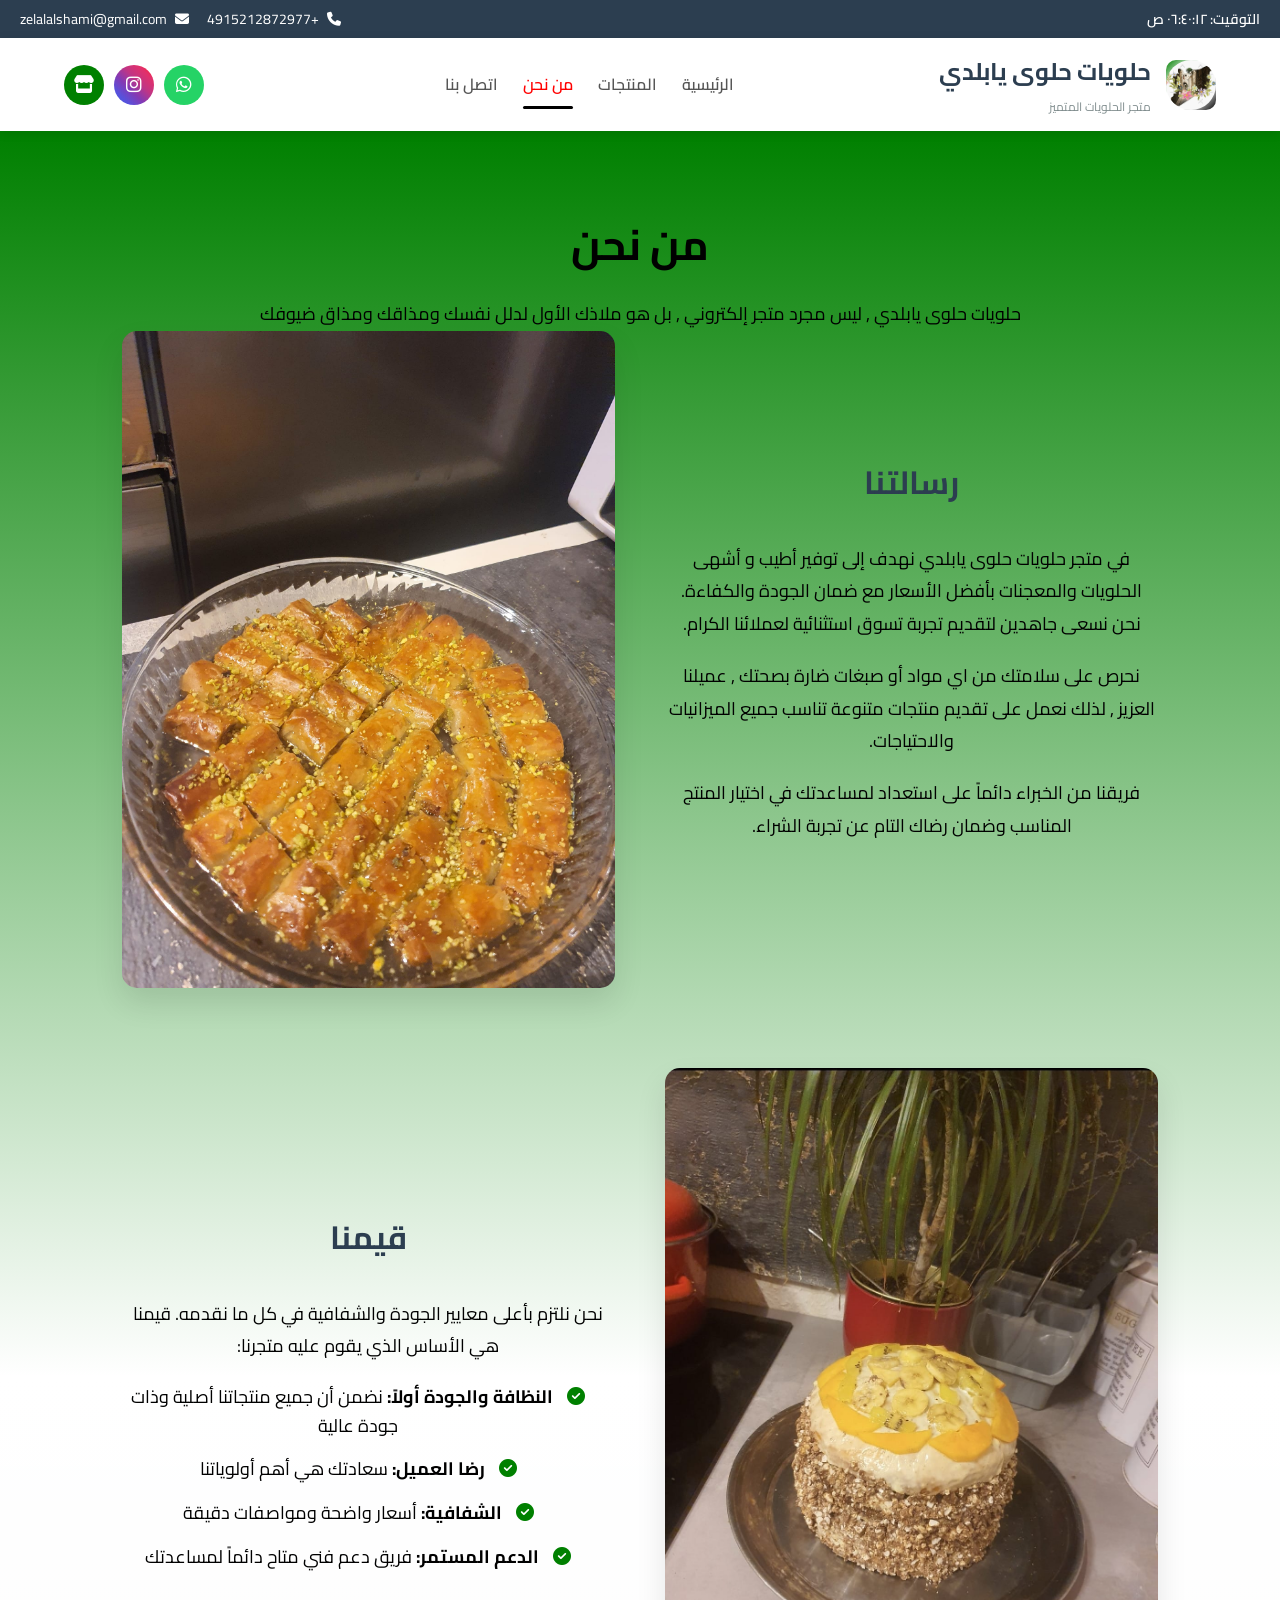
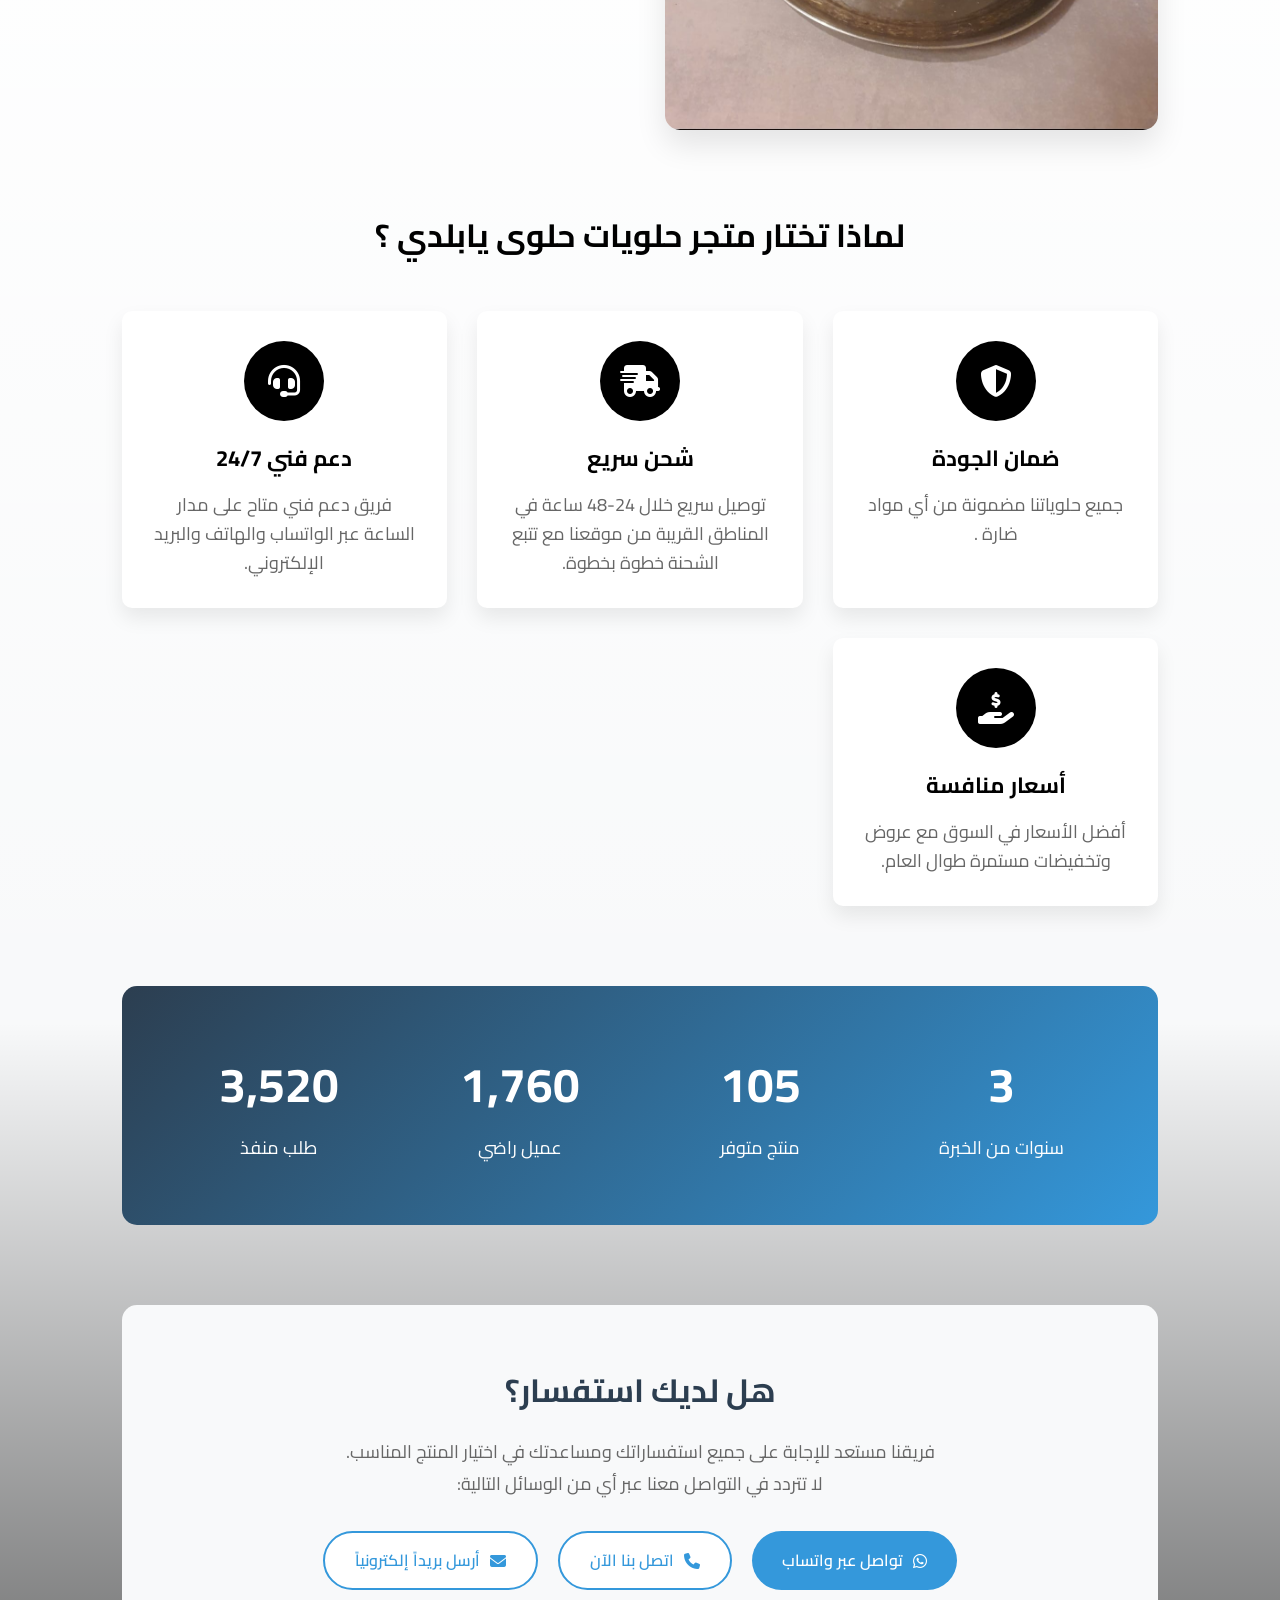
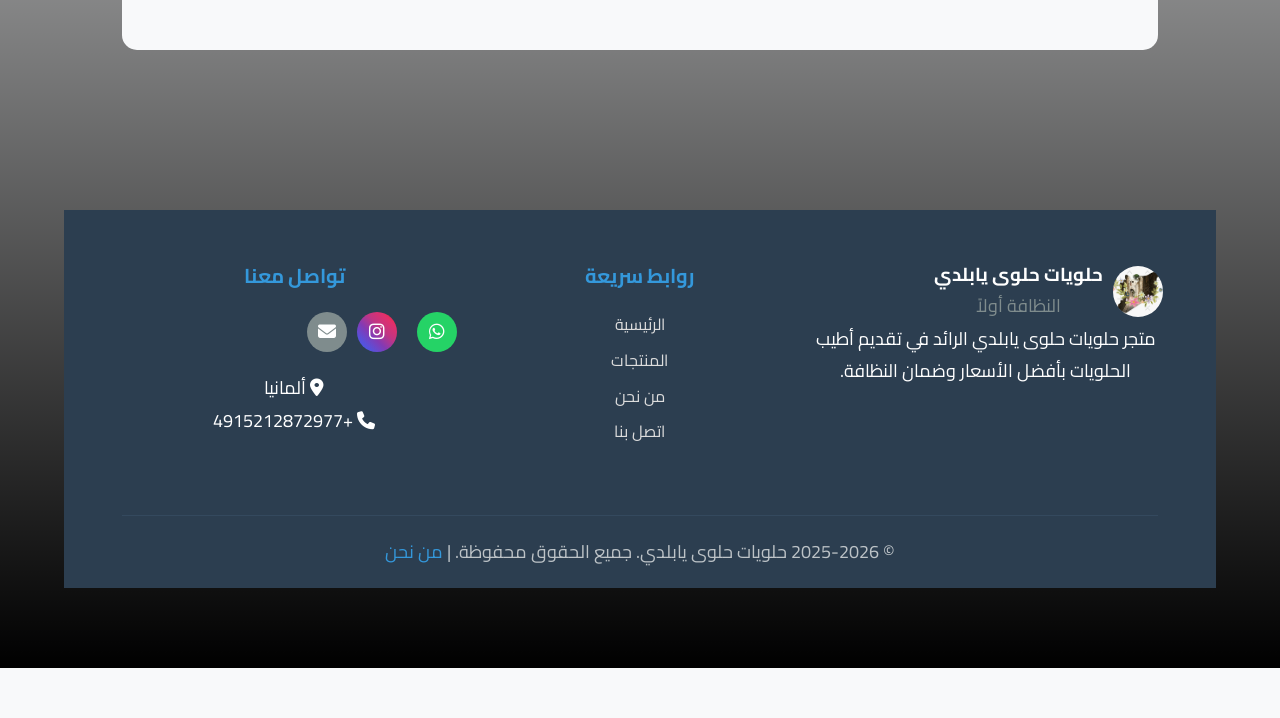
==== about.html @ 1ea413a0 "Add files via upload" ====
<!DOCTYPE html>
<html lang="ar" dir="rtl">
<head>
    <meta charset="UTF-8">
    <meta name="viewport" content="width=device-width, initial-scale=1.0">
    <title>من نحن -حلويات حلوى يابلدي</title>
    <link rel="stylesheet" href="style.css">
    <link rel="stylesheet" href="https://cdnjs.cloudflare.com/ajax/libs/font-awesome/6.4.0/css/all.min.css">
    <link href="https://fonts.googleapis.com/css2?family=Cairo:wght@400;600;700&display=swap" rel="stylesheet">
    <style>
       
        .about-hero {
           /* background: linear-gradient(135deg, #3498db 0%, #2c3e50 100%);*/
            background: linear-gradient(green, white,transparent,black);
           color: #000;
            padding: 80px 5%;
            text-align: center;
            margin-bottom: 50px;
        }
        
        .about-hero h1 {
            font-size: 42px;
            margin-bottom: 20px;
            animation: fadeInDown 1s ease;
        }
        
        .about-hero p {
            font-size: 18px;
            max-width: 800px;
            margin: 0 auto;
            line-height: 1.8;
            animation: fadeInUp 1s ease 0.3s both;
        }
        
        .about-content {
            padding: 0 5% 80px;
        }
        
        .section-container {
            max-width: 1200px;
            margin: 0 auto;
        }
        
        .about-section {
            display: flex;
            align-items: center;
            margin-bottom: 80px;
            gap: 50px;
            flex-wrap: wrap;
        }
        
        .about-section.reverse {
            flex-direction: row-reverse;
        }
        
        .about-text {
            flex: 1;
            min-width: 300px;
        }
        
        .about-text h2 {
            color: #2c3e50;
            font-size: 32px;
            margin-bottom: 20px;
            position: relative;
            padding-bottom: 15px;
        }
        
        .about-text p {
            font-size: 18px;
            line-height: 1.8;
           /* color: #555;*/
           color: #000;
            margin-bottom: 20px;
        }
        
        .about-image {
            flex: 1;
            min-width: 300px;
            border-radius: 15px;
            overflow: hidden;
            box-shadow: 0 15px 30px rgba(0, 0, 0, 0.1);
        }
        
        .about-image img {
            width: 100%;
            height: auto;
            display: block;
            transition: transform 0.5s ease;
        }
        
        .about-image:hover img {
            transform: scale(1.05);
        }
        
        .features-grid {
            display: grid;
            grid-template-columns: repeat(auto-fit, minmax(280px, 1fr));
            gap: 30px;
            margin: 50px 0;
        }
        
        .feature-card {
            background: white;
            padding: 30px;
            border-radius: 10px;
            text-align: center;
            box-shadow: 0 10px 20px rgba(0, 0, 0, 0.08);
            transition: transform 0.3s ease;
        }
        
        .feature-card:hover {
            transform: translateY(-10px);
        }
        
        .feature-icon {
            width: 80px;
            height: 80px;
           /* background: linear-gradient(135deg, #3498db, #2c3e50);*/
           background: #000;
            border-radius: 50%;
            display: flex;
            align-items: center;
            justify-content: center;
            margin: 0 auto 20px;
        }
        
        .feature-icon i {
            font-size: 32px;
            color: white;
        }
        
        .feature-card h3 {
            color: #000;
            margin-bottom: 15px;
            font-size: 22px;
        }
        
        .feature-card p {
            color: #666;
            line-height: 1.6;
        }
        
        .team-section {
            margin: 80px 0;
        }
        
        .team-grid {
            display: grid;
            grid-template-columns: repeat(auto-fit, minmax(250px, 1fr));
            gap: 30px;
            margin-top: 40px;
        }
        
        .team-member {
            text-align: center;
            background: white;
            padding: 30px;
            border-radius: 10px;
            box-shadow: 0 10px 20px rgba(0, 0, 0, 0.08);
        }
        
        .member-photo {
            width: 150px;
            height: 150px;
            border-radius: 50%;
            margin: 0 auto 20px;
            overflow: hidden;
            border: 5px solid #f8f9fa;
        }
        
        .member-photo img {
            width: 100%;
            height: 100%;
            object-fit: cover;
        }
        
        .member-info h4 {
            color: #2c3e50;
            margin-bottom: 10px;
            font-size: 20px;
        }
        
        .member-info .position {
            color: #3498db;
            font-weight: 600;
            margin-bottom: 15px;
        }
        
        .stats-section {
            background: linear-gradient(135deg, #2c3e50 0%, #3498db 100%);
            color: white;
            padding: 60px 5%;
            margin: 80px 0;
            border-radius: 15px;
        }
        
        .stats-grid {
            display: grid;
            grid-template-columns: repeat(auto-fit, minmax(200px, 1fr));
            gap: 30px;
            text-align: center;
        }
        
        .stat-item h3 {
            font-size: 48px;
            margin-bottom: 10px;
            color: white;
        }
        
        .stat-item p {
            font-size: 18px;
            opacity: 0.9;
        }
        
        .contact-cta {
            text-align: center;
            padding: 60px 5%;
            background-color: #f8f9fa;
            border-radius: 15px;
            margin: 80px 0;
        }
        
        .contact-cta h2 {
            color: #2c3e50;
            margin-bottom: 20px;
            font-size: 32px;
        }
        
        .contact-cta p {
            font-size: 18px;
            color: #666;
            margin-bottom: 30px;
            max-width: 600px;
            margin-left: auto;
            margin-right: auto;
        }
        
        .cta-buttons {
            display: flex;
            justify-content: center;
            gap: 20px;
            flex-wrap: wrap;
        }
        
        .btn-primary, .btn-secondary {
            padding: 15px 30px;
            border-radius: 30px;
            text-decoration: none;
            font-weight: 600;
            font-size: 16px;
            transition: all 0.3s ease;
            display: inline-flex;
            align-items: center;
            gap: 10px;
        }
        
        .btn-primary {
            background-color: #3498db;
            color: white;
        }
        
        .btn-primary:hover {
            background-color: #2980b9;
            transform: translateY(-3px);
        }
        
        .btn-secondary {
            background-color: white;
            color: #3498db;
            border: 2px solid #3498db;
        }
        
        .btn-secondary:hover {
            background-color: #f8f9fa;
            transform: translateY(-3px);
        }
        
        /* حركات */
        @keyframes fadeInDown {
            from {
                opacity: 0;
                transform: translateY(-30px);
            }
            to {
                opacity: 1;
                transform: translateY(0);
            }
        }
        
        @keyframes fadeInUp {
            from {
                opacity: 0;
                transform: translateY(30px);
            }
            to {
                opacity: 1;
                transform: translateY(0);
            }
        }
        
        /* تصميم متجاوب */
        @media (max-width: 768px) {
            .about-hero {
                padding: 60px 5%;
            }
            
            .about-hero h1 {
                font-size: 32px;
            }
            
            .about-text h2 {
                font-size: 26px;
            }
            
            .about-section, .about-section.reverse {
                flex-direction: column;
            }
            
            .stats-grid {
                grid-template-columns: repeat(2, 1fr);
            }
            
            .cta-buttons {
                flex-direction: column;
                align-items: center;
            }
            
            .btn-primary, .btn-secondary {
                width: 100%;
                max-width: 300px;
                justify-content: center;
            }
        }
        
        @media (max-width: 480px) {
            .about-hero h1 {
                font-size: 28px;
            }
            
            .stats-grid {
                grid-template-columns: 1fr;
            }
            
            .feature-card, .team-member {
                padding: 20px;
            }
        }
    </style>
</head>
<body>
    <!-- شريط الوقت العلوي -->
    <div class="top-bar">
        <div class="time-display" id="timeDisplay"></div>
        <div class="contact-info">
            <span><i class="fas fa-phone"></i> +4915212872977</span>
            <span><i class="fas fa-envelope"></i> zelalalshami@gmail.com</span>
        </div>
    </div>

    <!-- شريط التنقل -->
    <header>
        <nav class="navbar">
            <div class="logo-container">
                <a href="index.html" style="text-decoration: none; display: flex; align-items: center;">
                    <div class="logo">
                        <!-- <i class="fas fa-gem"></i> -->
                     <img src="img/logo.jpg" alt="logo">

                    </div>
                    <div class="store-name">
                        <h1> حلويات حلوى يابلدي</h1>
                        <p>متجر الحلويات المتميز</p>
                    </div>
                </a>
            </div>
            
            <ul class="nav-links">
                <li><a href="index.html">الرئيسية</a></li>
                <li><a href="index.html#products">المنتجات</a></li>
                <li><a href="about.html" class="active">من نحن</a></li>
                <li><a href="index.html#contact">اتصل بنا</a></li>
            </ul>
            
            <div class="nav-icons">
                <a href="https://wa.me/+4915212872977" class="whatsapp-btn" target="_blank">
                    <i class="fab fa-whatsapp"></i>
                </a>
                <a href="https://instagram.com/nourstore" class="instagram-btn" target="_blank">
                    <i class="fab fa-instagram"></i>
                </a>
                <a href="index.html" class="cart-btn">
                    <i class="fas fa-store"></i>
                </a>
            </div>
            
            <button class="menu-toggle" id="menuToggle">
                <i class="fas fa-bars"></i>
            </button>
        </nav>
    </header>

    <!-- قسم الهيرو -->
    <section class="about-hero">
        <h1>من نحن</h1>
        <p>حلويات حلوى يابلدي , ليس مجرد متجر إلكتروني , بل هو ملاذك الأول لدلل نفسك ومذاقك ومذاق ضيوفك</p>

    <!-- المحتوى الرئيسي -->
    <div class="about-content">
        <div class="section-container">
            <!-- قسم الرسالة -->
            <section class="about-section">
                <div class="about-text">
                    <h2>رسالتنا</h2>
                    <p>في  متجر حلويات حلوى يابلدي نهدف إلى توفير أطيب و أشهى  الحلويات والمعجنات بأفضل الأسعار مع ضمان الجودة والكفاءة. نحن نسعى جاهدين لتقديم تجربة تسوق استثنائية لعملائنا الكرام.</p>
                    <p>نحرص على   سلامتك من اي مواد أو صبغات ضارة بصحتك , عميلنا العزيز , لذلك نعمل على تقديم منتجات متنوعة تناسب جميع الميزانيات والاحتياجات.</p>
                    <p>فريقنا من الخبراء دائماً على استعداد لمساعدتك في اختيار المنتج المناسب وضمان رضاك التام عن تجربة الشراء.</p>
                </div>
                <div class="about-image">
                    <img src="img/knafiFistek.jpg" alt=" منتجاتنا">
                </div>
            </section>

            <!-- قسم القيم -->
            <section class="about-section reverse">
                <div class="about-text">
                    <h2>قيمنا</h2>
                    <p>نحن نلتزم بأعلى معايير الجودة والشفافية في كل ما نقدمه. قيمنا هي الأساس الذي يقوم عليه متجرنا:</p>
                    <ul style="list-style: none; padding-right: 20px;">
                        <li style="margin-bottom: 15px; font-size: 18px;">
                            <i class="fas fa-check-circle" style="color: green; margin-left: 10px;"></i>
                            <strong>النظافة والجودة أولاً:</strong> نضمن أن جميع منتجاتنا أصلية وذات جودة عالية
                        </li>
                        <li style="margin-bottom: 15px; font-size: 18px;">
                            <i class="fas fa-check-circle" style="color: green; margin-left: 10px;"></i>
                            <strong>رضا العميل:</strong> سعادتك هي أهم أولوياتنا
                        </li>
                        <li style="margin-bottom: 15px; font-size: 18px;">
                            <i class="fas fa-check-circle" style="color: green; margin-left: 10px;"></i>
                            <strong>الشفافية:</strong> أسعار واضحة ومواصفات دقيقة
                        </li>
                        <li style="margin-bottom: 15px; font-size: 18px;">
                            <i class="fas fa-check-circle" style="color: green; margin-left: 10px;"></i>
                            <strong>الدعم المستمر:</strong> فريق دعم فني متاح دائماً لمساعدتك
                        </li>
                    </ul>
                </div>
                <div class="about-image">
                    <img src="img/kekBig.jpg" alt="kekFistek">
                </div>
            </section>

            <!-- ميزاتنا -->
            <section>
                <h2 style="text-align: center; color: #000; margin-bottom: 50px; font-size: 32px;">لماذا تختار متجر حلويات حلوى يابلدي ؟ </h2>
                <div class="features-grid">
                    <div class="feature-card">
                        <div class="feature-icon">
                            <i class="fas fa-shield-alt"></i>
                        </div>
                        <h3>ضمان الجودة</h3>
                        <p>جميع حلوياتنا مضمونة من أي مواد ضارة .</p>
                    </div>
                    
                    <div class="feature-card">
                        <div class="feature-icon">
                            <i class="fas fa-shipping-fast"></i>
                        </div>
                        <h3>شحن سريع</h3>
                        <p>توصيل سريع خلال 24-48 ساعة في  المناطق القريبة من موقعنا مع تتبع الشحنة خطوة بخطوة.</p>
                    </div>
                    
                    <div class="feature-card">
                        <div class="feature-icon">
                            <i class="fas fa-headset"></i>
                        </div>
                        <h3>دعم فني 24/7</h3>
                        <p>فريق دعم فني متاح على مدار الساعة عبر الواتساب والهاتف والبريد الإلكتروني.</p>
                    </div>
                    
                    <div class="feature-card">
                        <div class="feature-icon">
                            <i class="fas fa-hand-holding-usd"></i>
                        </div>
                        <h3>أسعار منافسة</h3>
                        <p>أفضل الأسعار في السوق مع عروض وتخفيضات مستمرة طوال العام.</p>
                    </div>
                </div>
            </section>

            <!-- الإحصائيات -->
            <section class="stats-section">
                <div class="stats-grid">
                    <div class="stat-item">
                        <h3 id="yearsCount">0</h3>
                        <p>سنوات من الخبرة</p>
                    </div>
                    <div class="stat-item">
                        <h3 id="productsCount">0</h3>
                        <p>منتج متوفر</p>
                    </div>
                    <div class="stat-item">
                        <h3 id="clientsCount">0</h3>
                        <p>عميل راضي</p>
                    </div>
                    <div class="stat-item">
                        <h3 id="ordersCount">0</h3>
                        <p>طلب منفذ</p>
                    </div>
                </div>
            </section>

            <!-- الفريق -->
            <!-- <section class="team-section">
                <h2 style="text-align: center; color: #2c3e50; margin-bottom: 50px; font-size: 32px;">فريقنا المتميز</h2>
                <div class="team-grid">
                    <div class="team-member">
                        <div class="member-photo">
                            <img src="https://images.unsplash.com/photo-1560250097-0b93528c311a?ixlib=rb-4.0.3&auto=format&fit=crop&w=400&q=80" alt="أحمد النور">
                        </div>
                        <div class="member-info">
                            <h4>أحمد النور</h4>
                            <p class="position">المؤسس والمدير التنفيذي</p>
                            <p>خبرة 10 سنوات في مجال التجارة الإلكترونية والتسويق الرقمي.</p>
                        </div>
                    </div>
                    
                    <div class="team-member">
                        <div class="member-photo">
                            <img src="https://images.unsplash.com/photo-1580489944761-15a19d654956?ixlib=rb-4.0.3&auto=format&fit=crop&w=400&q=80" alt="سارة محمد">
                        </div>
                        <div class="member-info">
                            <h4>سارة محمد</h4>
                            <p class="position">مديرة خدمة العملاء</p>
                            <p>متخصصة في إدارة علاقات العملاء وتقديم أفضل تجربة تسوق.</p>
                        </div>
                    </div>
                    
                    <div class="team-member">
                        <div class="member-photo">
                            <img src="https://images.unsplash.com/photo-1472099645785-5658abf4ff4e?ixlib=rb-4.0.3&auto=format&fit=crop&w=400&q=80" alt="خالد فارس">
                        </div>
                        <div class="member-info">
                            <h4>خالد فارس</h4>
                            <p class="position">خبير التقنية</p>
                            <p>مختص في تقييم واختبار الأجهزة الإلكترونية والإكسسوارات.</p>
                        </div>
                    </div>
                </div>
            </section> -->

            <!-- دعوة للتواصل -->
            <section class="contact-cta">
                <h2>هل لديك استفسار؟</h2>
                <p>فريقنا مستعد للإجابة على جميع استفساراتك ومساعدتك في اختيار المنتج المناسب. لا تتردد في التواصل معنا عبر أي من الوسائل التالية:</p>
                <div class="cta-buttons">
                    <a href="https://wa.me/+4915212872977" class="btn-primary" target="_blank">
                        <i class="fab fa-whatsapp"></i> تواصل عبر واتساب
                    </a>
                    <a href="tel:+4915212872977" class="btn-secondary">
                        <i class="fas fa-phone"></i> اتصل بنا الآن
                    </a>
                    <a href="mailto:zelalalshami@gmail.com" class="btn-secondary">
                        <i class="fas fa-envelope"></i> أرسل بريداً إلكترونياً
                    </a>
                </div>
            </section>
        </div>
    </div>

    <!-- فوتر -->
    <footer>
        <div class="footer-content">
            <div class="footer-section">
                <div class="logo-container footer-logo">
                    <div class="logo">
                        <!-- <i class="fas fa-gem"></i> -->
                     <img src="img/logo.jpg" alt="logo">

                    </div>
                    <div class="store-name">
                        <h3> حلويات حلوى يابلدي</h3>
                        <p>النظافة أولاً</p>
                    </div>
                </div>
                <p>متجر حلويات حلوى يابلدي الرائد في تقديم أطيب  الحلويات بأفضل الأسعار وضمان النظافة.</p>
            </div>
            
            <div class="footer-section">
                <h4>روابط سريعة</h4>
                <ul>
                    <li><a href="index.html">الرئيسية</a></li>
                    <li><a href="index.html#products">المنتجات</a></li>
                    <li><a href="about.html">من نحن</a></li>
                    <li><a href="index.html#contact">اتصل بنا</a></li>
                </ul>
            </div>
            
            <div class="footer-section">
                <h4>تواصل معنا</h4>
                <div class="social-icons">
                    <a href="https://wa.me/+4915212872977" class="whatsapp-btn" target="_blank">
                        <i class="fab fa-whatsapp"></i>
                    </a>
                    <a href="https://instagram.com/nourstore" class="instagram-btn" target="_blank">
                        <i class="fab fa-instagram"></i>
                    </a>
                    <!-- <a href="https://twitter.com/nourstore" class="twitter-btn" target="_blank">
                        <i class="fab fa-twitter"></i>
                    </a> -->
                    <a href="mailto:zelalalshami@gmail.com" class="email-btn">
                        <i class="fas fa-envelope"></i>
                    </a>
                </div>
                <p><i class="fas fa-map-marker-alt"></i> ألمانيا</p>
                <p><i class="fas fa-phone"></i> +4915212872977</p>
            </div>
        </div>
        
        <div class="footer-bottom">
            <p>&copy; 2025-2026  حلويات حلوى يابلدي. جميع الحقوق محفوظة. | <a href="about.html" style="color: #3498db; text-decoration: none;">من نحن</a></p>
        </div>
    </footer>

    <script>
        // تحديث الوقت
        function updateTime() {
            const now = new Date();
            const timeString = now.toLocaleTimeString('ar-SA', { 
                hour: '2-digit', 
                minute: '2-digit',
                second: '2-digit',
                hour12: true 
            });
            document.getElementById('timeDisplay').textContent = `التوقيت: ${timeString}`;
        }
        
        // عداد الإحصائيات المتحرك
        function animateCounter(elementId, targetValue, duration = 2000) {
            const element = document.getElementById(elementId);
            const startValue = 0;
            const increment = targetValue / (duration / 16);
            let currentValue = startValue;
            
            const timer = setInterval(() => {
                currentValue += increment;
                if (currentValue >= targetValue) {
                    element.textContent = targetValue.toLocaleString();
                    clearInterval(timer);
                } else {
                    element.textContent = Math.floor(currentValue).toLocaleString();
                }
            }, 16);
        }
        
        // إعدادات القائمة المتحركة للهواتف
        function setupMobileMenu() {
            const menuToggle = document.getElementById('menuToggle');
            const navLinks = document.querySelector('.nav-links');
            
            if (menuToggle) {
                menuToggle.addEventListener('click', function() {
                    navLinks.style.display = navLinks.style.display === 'flex' ? 'none' : 'flex';
                    
                    if (navLinks.style.display === 'flex') {
                        navLinks.style.flexDirection = 'column';
                        navLinks.style.position = 'absolute';
                        navLinks.style.top = '100%';
                        navLinks.style.right = '0';
                        navLinks.style.backgroundColor = 'white';
                        navLinks.style.width = '200px';
                        navLinks.style.padding = '20px';
                        navLinks.style.boxShadow = '0 10px 20px rgba(0,0,0,0.1)';
                        navLinks.style.borderRadius = '0 0 0 10px';
                        navLinks.style.zIndex = '1000';
                        
                        navLinks.querySelectorAll('li').forEach(li => {
                            li.style.margin = '10px 0';
                        });
                    }
                });
                
                // إغلاق القائمة عند النقر على رابط
                document.querySelectorAll('.nav-links a').forEach(link => {
                    link.addEventListener('click', () => {
                        if (window.innerWidth <= 992) {
                            navLinks.style.display = 'none';
                        }
                    });
                });
            }
        }
        
        // عند تحميل الصفحة
        document.addEventListener('DOMContentLoaded', function() {
            // تحديث الوقت
            updateTime();
            setInterval(updateTime, 1000);
            
            // تشغيل العدادات المتحركة
            setTimeout(() => {
                animateCounter('yearsCount', 5);
                animateCounter('productsCount', 150);
                animateCounter('clientsCount', 2500);
                animateCounter('ordersCount', 5000);
            }, 500);
            
            // إعداد القائمة المتحركة
            setupMobileMenu();
            
            // تحديث تصميم القائمة عند تغيير حجم النافذة
            window.addEventListener('resize', function() {
                const navLinks = document.querySelector('.nav-links');
                if (window.innerWidth > 992) {
                    navLinks.style.display = 'flex';
                    navLinks.style.flexDirection = 'row';
                    navLinks.style.position = 'static';
                    navLinks.style.backgroundColor = 'transparent';
                    navLinks.style.width = 'auto';
                    navLinks.style.padding = '0';
                    navLinks.style.boxShadow = 'none';
                    
                    navLinks.querySelectorAll('li').forEach(li => {
                        li.style.margin = '0 0 0 25px';
                    });
                } else {
                    navLinks.style.display = 'none';
                }
            });
            
            // تفعيل الروابط النشطة في القائمة
            const currentPage = window.location.pathname.split('/').pop();
            const navLinks = document.querySelectorAll('.nav-links a');
            
            navLinks.forEach(link => {
                if (link.getAttribute('href') === currentPage) {
                    link.classList.add('active');
                } else {
                    link.classList.remove('active');
                }
            });
        });
    </script>
</body>
</html>
---- style.css ----
/* إعدادات عامة */
* {
    margin: 0;
    padding: 0;
    box-sizing: border-box;
}

body {
    font-family: 'Cairo', sans-serif;
    background-color: #f8f9fa;
    color: #333;
    line-height: 1.6;
    direction: rtl;
}

/* شريط الوقت العلوي */
.top-bar {
    background-color: #2c3e50;
    color: white;
    padding: 8px 20px;
    display: flex;
    justify-content: space-between;
    align-items: center;
    font-size: 14px;
}

.time-display {
    font-weight: 600;
}

.contact-info span {
    margin-right: 15px;
}

.contact-info i {
    margin-left: 5px;
}

/* شريط التنقل */
.navbar {
    display: flex;
    justify-content: space-between;
    align-items: center;
    padding: 15px 5%;
    background-color: white;
    box-shadow: 0 2px 10px rgba(0, 0, 0, 0.1);
    position: sticky;
    top: 0;
    z-index: 1000;
}

.logo-container {
    display: flex;
    align-items: center;
}

.logo {
    background: linear-gradient(135deg, green,white,transparent,black);
    width: 50px;
    height: 50px;
    border-radius: 10px;
    display: flex;
    align-items: center;
    justify-content: center;
    margin-left: 15px;
}

/* .logo i {
    font-size: 24px;
    color: white;
} */
.logo img {
    max-width: 50px;
    border-radius: 50%;
}

.store-name h1 {
    font-size: 24px;
    color: #2c3e50;
    margin-bottom: 5px;
}

.store-name p {
    font-size: 12px;
    color: #7f8c8d;
}

.nav-links {
    display: flex;
    list-style: none;
}

.nav-links li {
    margin-right: 25px;
}

.nav-links a {
    text-decoration: none;
    color: #555;
    font-weight: 600;
    font-size: 16px;
    transition: color 0.3s;
    padding: 5px 0;
    position: relative;
    
}

.nav-links a:hover,
.nav-links a.active {
    color: red;
}

.nav-links a.active::after {
    content: '';
    position: absolute;
    width: 100%;
    height: 3px;
    background-color: #000;
    bottom: -5px;
    right: 0;
    border-radius: 2px;
   
}

.nav-icons {
    display: flex;
    align-items: center;
}

.whatsapp-btn, .instagram-btn, .cart-btn {
    width: 40px;
    height: 40px;
    border-radius: 50%;
    display: flex;
    align-items: center;
    justify-content: center;
    margin-right: 10px;
    text-decoration: none;
    font-size: 18px;
    transition: transform 0.3s;
}

.whatsapp-btn {
    background-color: #25D366;
    color: white;
}

.instagram-btn {
    background: linear-gradient(45deg, #405DE6, #5851DB, #833AB4, #C13584, #E1306C, #FD1D1D);
    color: white;
}

.cart-btn {
    background-color: green;
    color: white;
    border: none;
    cursor: pointer;
    position: relative;
}

.cart-count {
    position: absolute;
    top: -5px;
    left: -5px;
    background-color: #e74c3c;
    color: white;
    width: 20px;
    height: 20px;
    border-radius: 50%;
    font-size: 12px;
    display: flex;
    align-items: center;
    justify-content: center;
}

.menu-toggle {
    display: none;
    background: none;
    border: none;
    font-size: 24px;
    color: green;
    cursor: pointer;
}

/* قسم الهيرو */
.hero {
    display: flex;
    justify-content: space-between;
    align-items: center;
    padding: 60px 5%;
    /* background: linear-gradient(135deg, #f5f7fa 0%, #c3cfe2 100%); */
    background: linear-gradient(green,white,transparent,black);
    flex-wrap: wrap;
}

.hero-content {
    flex: 1;
    min-width: 300px;
    margin-bottom: 30px;
}

.hero h2 {
    font-size: 36px;
    color: red;
    margin-bottom: 15px;
}

.hero p {
    font-size: 18px;
    /* color: #555; */
    color: red;
    margin-bottom: 25px;
    max-width: 500px;
}

.cta-btn {
    display: inline-block;
    background-color: red;
    color: white;
    padding: 12px 30px;
    border-radius: 30px;
    text-decoration: none;
    font-weight: 600;
    transition: background-color 0.3s, transform 0.3s;
}

.cta-btn:hover {
    background-color: green;
    transform: translateY(-3px);
}

.hero-image {
    flex: 1;
    min-width: 300px;
    text-align: center;
}

.hero-image img {
    max-width: 100%;
    border-radius: 10px;
    box-shadow: 0 10px 30px rgba(0, 0, 0, 0.1);
}

/* قسم المنتجات */
.products-section {
    padding: 60px 5%;
}

.section-title {
    text-align: center;
    font-size: 32px;
    color: #2c3e50;
    margin-bottom: 40px;
    position: relative;
}

.section-title::after {
    content: '';
    position: absolute;
    width: 80px;
    height: 4px;
    background-color: #000;
    bottom: -10px;
    right: 50%;
    transform: translateX(50%);
    border-radius: 2px;
}

.filters {
    display: flex;
    justify-content: center;
    margin-bottom: 30px;
    flex-wrap: wrap;
}

.filter-btn {
    background-color: #f1f1f1;
    border: none;
    padding: 10px 20px;
    margin: 5px 10px;
    border-radius: 30px;
    cursor: pointer;
    font-weight: 600;
    transition: all 0.3s;
}

.filter-btn:hover,
.filter-btn.active {
    background-color: green;
    color: white;
}

.products-container {
    display: grid;
    grid-template-columns: repeat(auto-fill, minmax(280px, 1fr));
    gap: 30px;
}

.product-card {
    background-color: white;
    border-radius: 10px;
    overflow: hidden;
    box-shadow: 0 5px 15px rgba(0, 0, 0, 0.08);
    transition: transform 0.3s;
}

.product-card:hover {
    transform: translateY(-10px);
}

.product-image {
    height: 200px;
    overflow: hidden;
}

.product-image img {
    width: 100%;
    height: 100%;
    object-fit: cover;
    transition: transform 0.5s;
}


.product-card:hover .product-image img {
    transform: scale(1.05);
}

.product-info {
    padding: 20px;
}

.product-title {
    font-size: 18px;
    color: #2c3e50;
    margin-bottom: 10px;
    height: 45px;
    overflow: hidden;
}

.product-price {
    font-size: 20px;
    color: #e74c3c;
    font-weight: 700;
    margin-bottom: 15px;
}

.product-buttons {
    display: flex;
    justify-content: space-between;
}

.add-to-cart, .view-details {
    padding: 8px 15px;
    border-radius: 5px;
    border: none;
    cursor: pointer;
    font-weight: 600;
    transition: background-color 0.3s;
}

.add-to-cart {
    background-color: #2ecc71;
    color: white;
}

.add-to-cart:hover {
    background-color: #27ae60;
}

.view-details {
    background-color: #f1f1f1;
    color: #333;
}

.view-details:hover {
    background-color: #ddd;
}

/* سلة التسوق الجانبية */
.cart-sidebar {
    position: fixed;
    top: 0;
    left: -400px;
    width: 350px;
    height: 100%;
    background-color: white;
    box-shadow: 0 0 20px rgba(0, 0, 0, 0.2);
    z-index: 2000;
    transition: left 0.5s ease;
    display: flex;
    flex-direction: column;
}

.cart-sidebar.open {
    left: 0;
}

.cart-header {
    display: flex;
    justify-content: space-between;
    align-items: center;
    padding: 20px;
    background-color: #3498db;
    color: white;
}

.close-cart {
    background: none;
    border: none;
    color: white;
    font-size: 28px;
    cursor: pointer;
    line-height: 1;
}

.cart-items {
    flex: 1;
    padding: 20px;
    overflow-y: auto;
}

.cart-item {
    display: flex;
    align-items: center;
    padding: 15px 0;
    border-bottom: 1px solid #eee;
}

.cart-item-image {
    width: 60px;
    height: 60px;
    border-radius: 5px;
    overflow: hidden;
    margin-left: 15px;
}

.cart-item-image img {
    width: 100%;
    height: 100%;
    object-fit: cover;
}

.cart-item-details {
    flex: 1;
}

.cart-item-title {
    font-weight: 600;
    margin-bottom: 5px;
}

.cart-item-price {
    color: #e74c3c;
    font-weight: 600;
}

.cart-item-remove {
    background: none;
    border: none;
    color: #e74c3c;
    cursor: pointer;
    font-size: 18px;
}

.empty-cart-msg {
    text-align: center;
    color: #7f8c8d;
    padding: 40px 0;
}

.cart-footer {
    padding: 20px;
    border-top: 1px solid #eee;
}

.cart-total {
    display: flex;
    justify-content: space-between;
    font-size: 20px;
    font-weight: 700;
    margin-bottom: 20px;
    color: #2c3e50;
}

.cart-actions {
    display: flex;
    flex-direction: column;
    gap: 10px;
}

.clear-cart, .checkout-btn {
    padding: 12px;
    border-radius: 5px;
    border: none;
    cursor: pointer;
    font-weight: 600;
    text-align: center;
    text-decoration: none;
}

.clear-cart {
    background-color: #f1f1f1;
    color: #333;
}

.clear-cart:hover {
    background-color: #ddd;
}

.checkout-btn {
    background-color: #25D366;
    color: white;
    display: flex;
    align-items: center;
    justify-content: center;
}

.checkout-btn i {
    margin-left: 8px;
}

.instagram-checkout {
    background: linear-gradient(45deg, #405DE6, #C13584);
}

/* الفوتر */
footer {
    background-color: #2c3e50;
    color: white;
    padding: 50px 5% 20px;
}

.footer-content {
    display: flex;
    justify-content: space-between;
    flex-wrap: wrap;
    margin-bottom: 30px;
}

.footer-section {
    flex: 1;
    min-width: 250px;
    margin-bottom: 30px;
}

.footer-section h4 {
    font-size: 20px;
    margin-bottom: 20px;
    color: #3498db;
}

.footer-section ul {
    list-style: none;
}

.footer-section ul li {
    margin-bottom: 10px;
}

.footer-section ul li a {
    color: #ddd;
    text-decoration: none;
    transition: color 0.3s;
}

.footer-section ul li a:hover {
    color: #3498db;
}

.footer-logo .logo {
    width: 40px;
    height: 40px;
}

.social-icons {
    display: flex;
    margin-bottom: 20px;
}

.social-icons a {
    width: 40px;
    height: 40px;
    border-radius: 50%;
    display: flex;
    align-items: center;
    justify-content: center;
    margin-left: 10px;
    color: white;
    text-decoration: none;
    font-size: 18px;
}

.twitter-btn {
    background-color: #1DA1F2;
}

.email-btn {
    background-color: #7f8c8d;
}

.footer-bottom {
    text-align: center;
    padding-top: 20px;
    border-top: 1px solid #34495e;
    color: #bdc3c7;
    font-size: 14px;
}

/* تصميم متجاوب */
@media (max-width: 992px) {
    .nav-links {
        display: none;
    }
    
    .menu-toggle {
        display: block;
    }
    
    .hero {
        flex-direction: column;
        text-align: center;
    }
    
    .hero-content {
        margin-bottom: 40px;
    }
    
    .footer-content {
        flex-direction: column;
    }
}

@media (max-width: 768px) {
    .top-bar {
        flex-direction: column;
        padding: 10px;
    }
    
    .contact-info {
        margin-top: 5px;
    }
    
    .cart-sidebar {
        width: 100%;
        left: -100%;
    }
    
    .filters {
        justify-content: center;
    }
    
    .filter-btn {
        margin: 5px;
        padding: 8px 15px;
        font-size: 14px;
    }
}

@media (max-width: 480px) {
    .hero h2 {
        font-size: 28px;
    }
    
    .section-title {
        font-size: 26px;
    }
    
    .product-buttons {
        flex-direction: column;
        gap: 10px;
    }
    
    .add-to-cart, .view-details {
        width: 100%;
    }
}
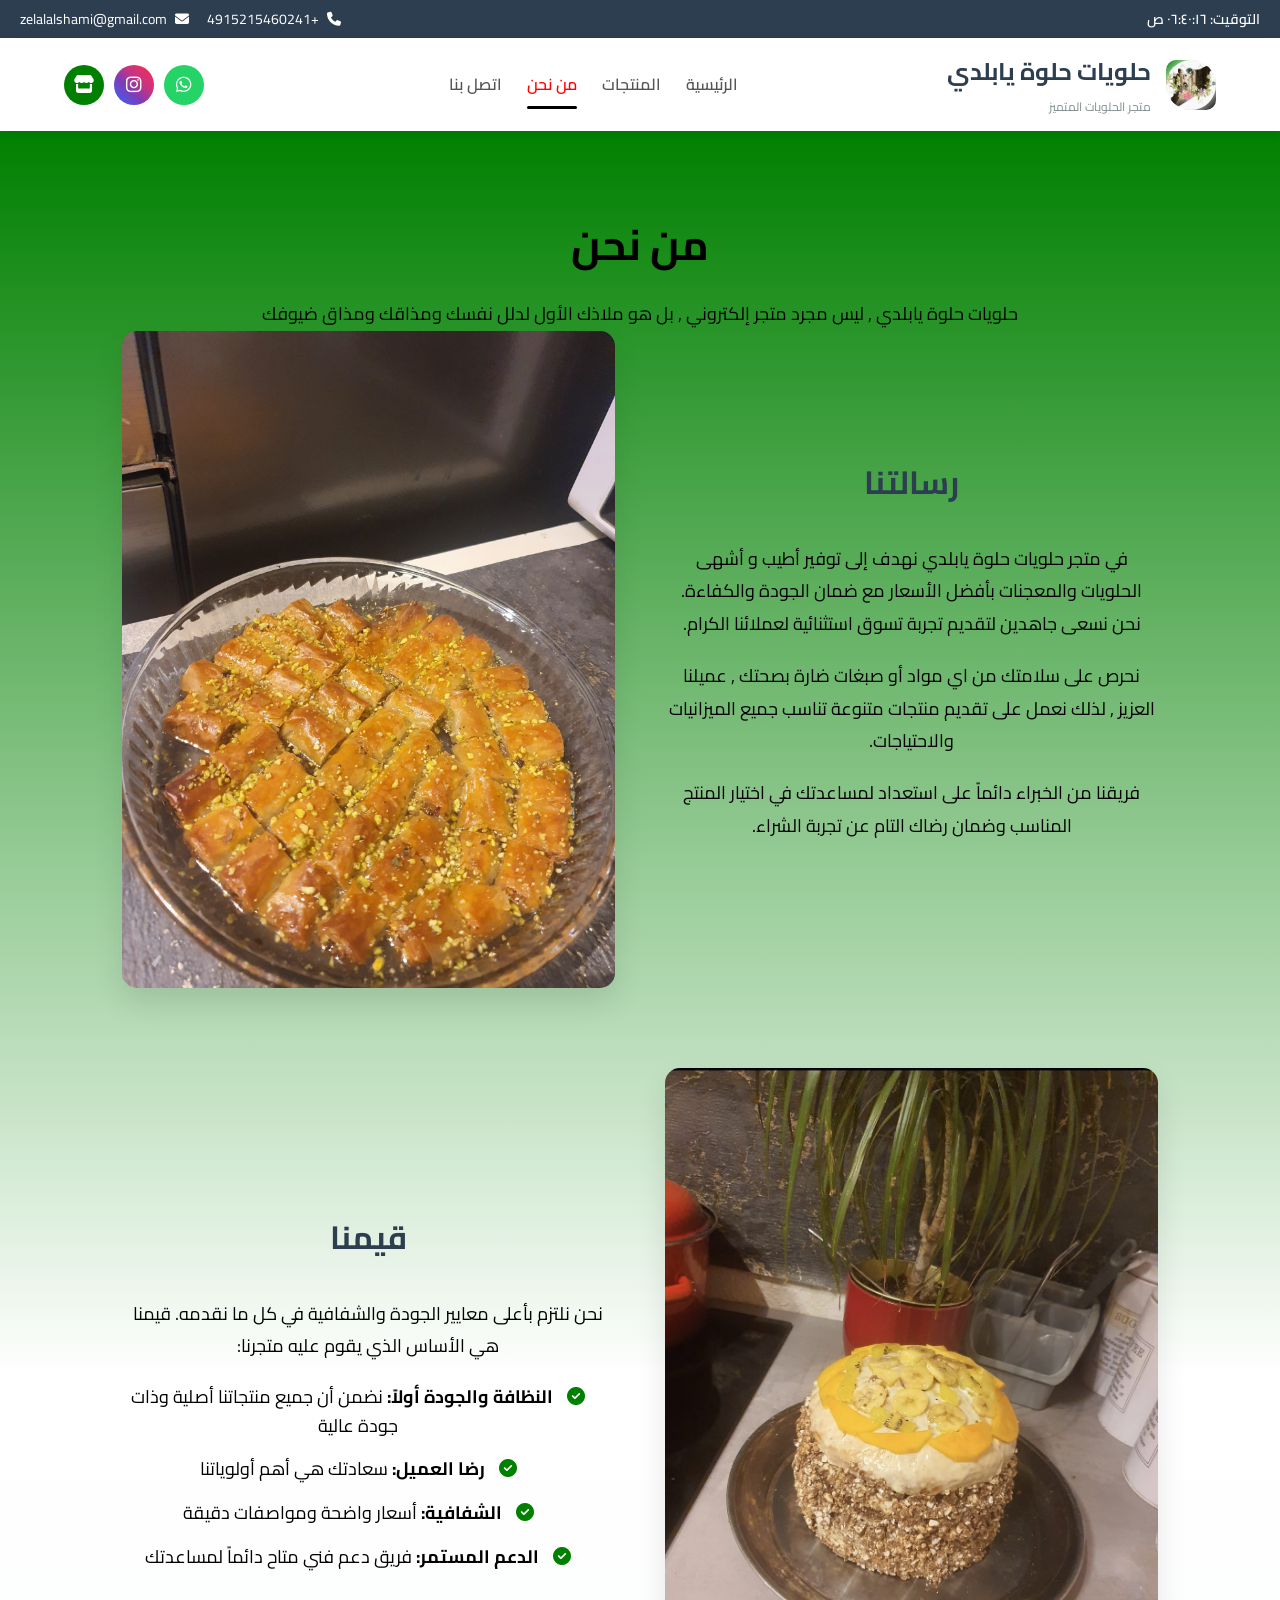
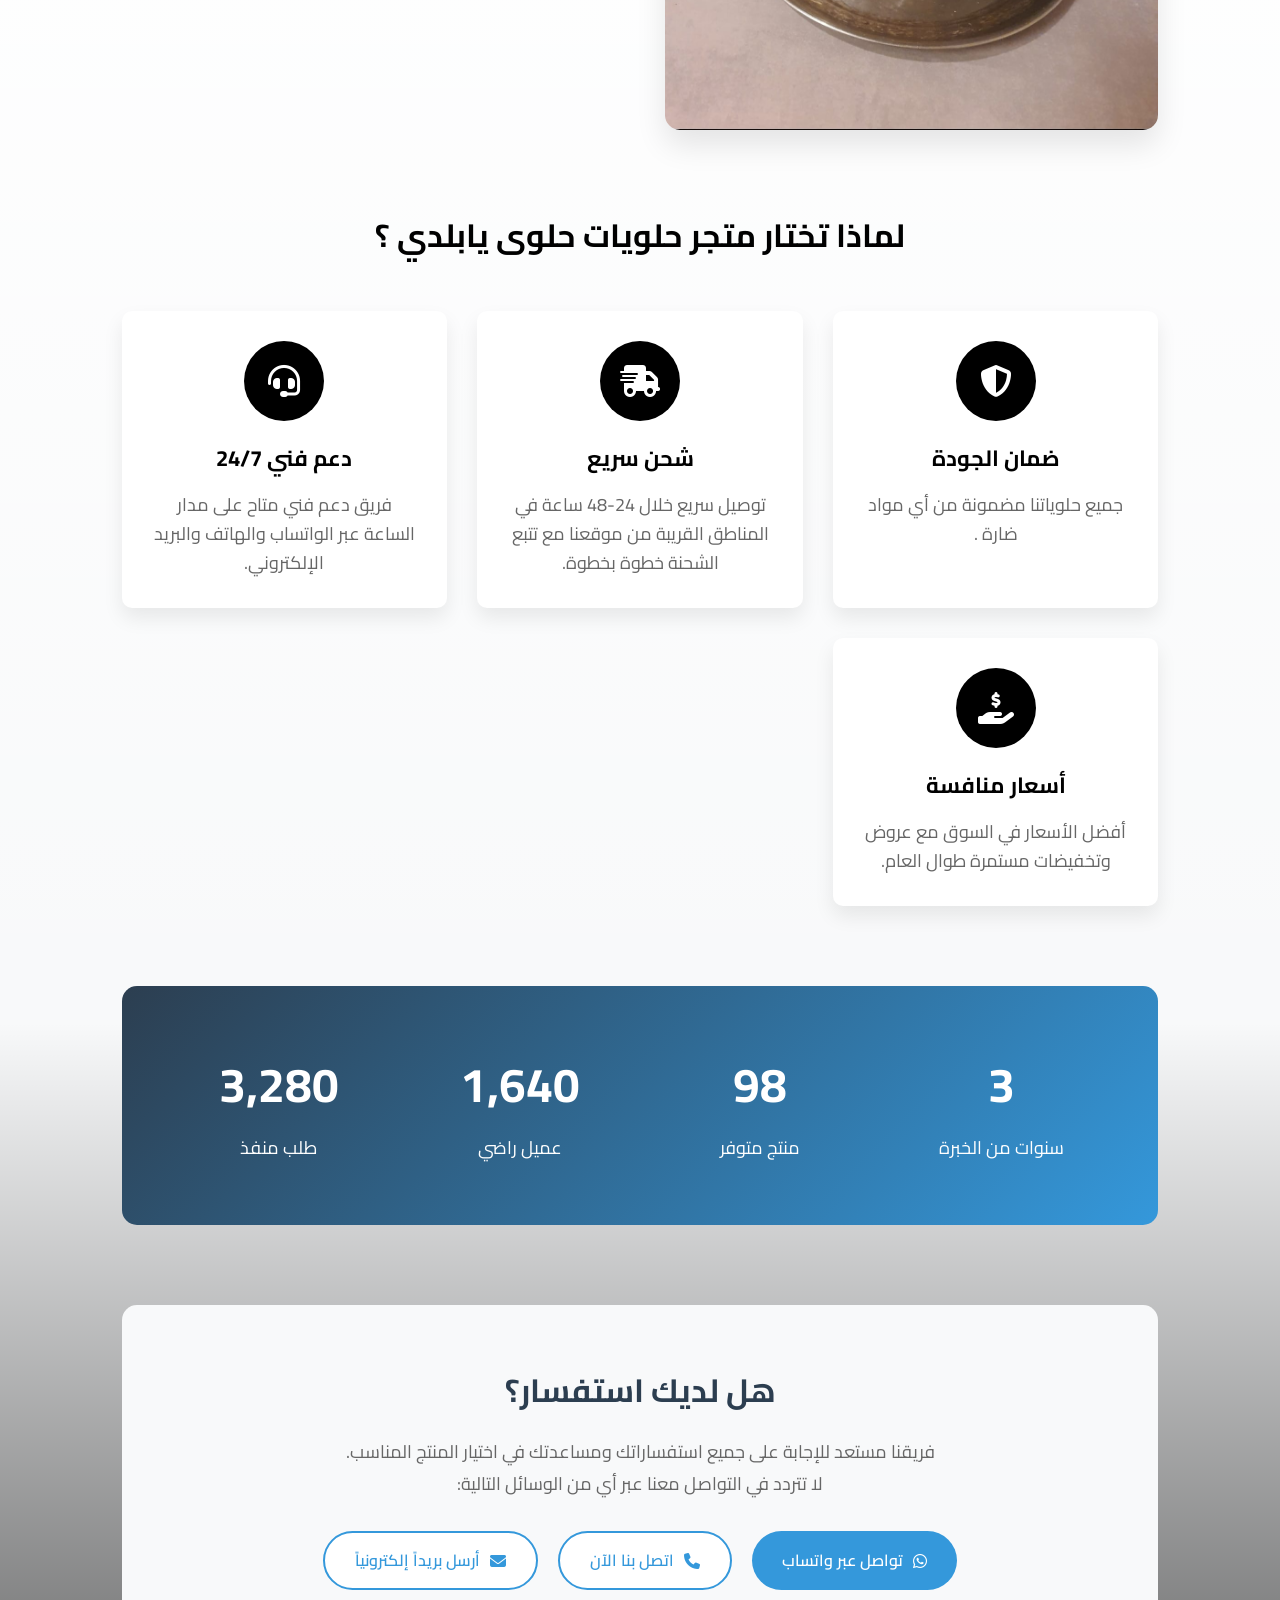
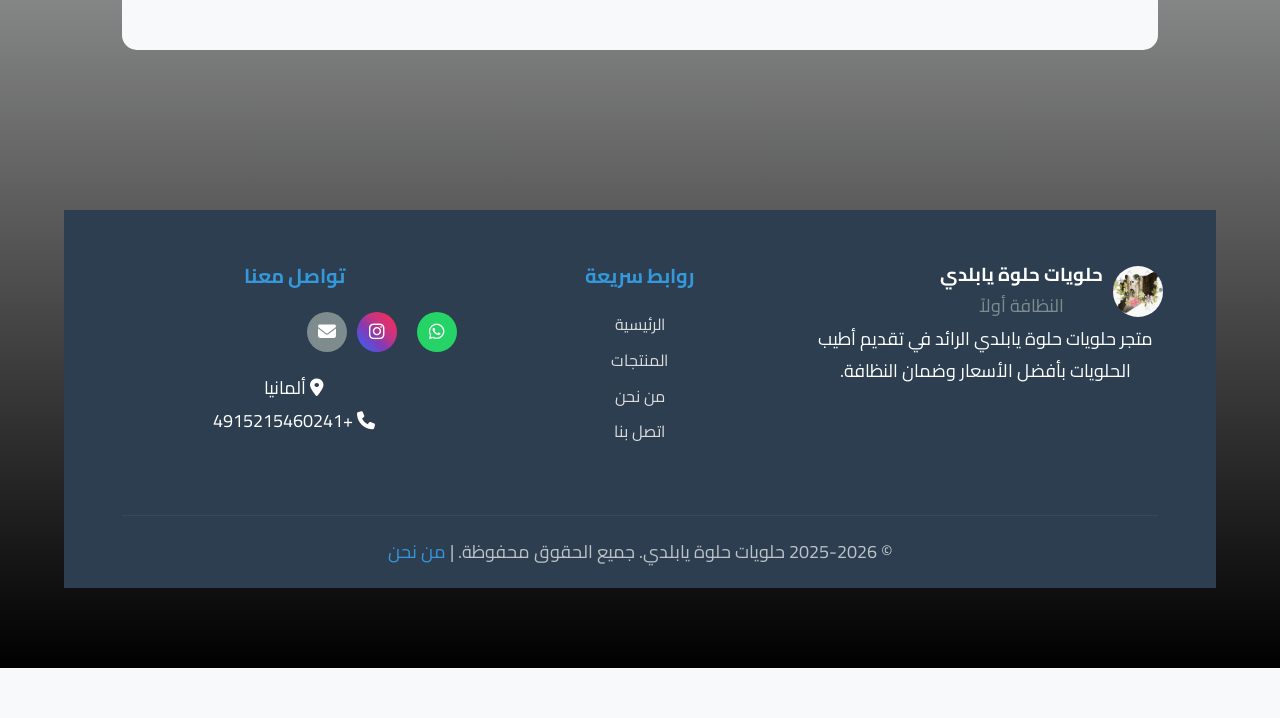
==== commit 9a48d99b: "رفع الموقع لأول مرة" ====
--- a/about.html
+++ b/about.html
@@ -1,745 +1,745 @@
-<!DOCTYPE html>
-<html lang="ar" dir="rtl">
-<head>
-    <meta charset="UTF-8">
-    <meta name="viewport" content="width=device-width, initial-scale=1.0">
-    <title>من نحن -حلويات حلوى يابلدي</title>
-    <link rel="stylesheet" href="style.css">
-    <link rel="stylesheet" href="https://cdnjs.cloudflare.com/ajax/libs/font-awesome/6.4.0/css/all.min.css">
-    <link href="https://fonts.googleapis.com/css2?family=Cairo:wght@400;600;700&display=swap" rel="stylesheet">
-    <style>
-       
-        .about-hero {
-           /* background: linear-gradient(135deg, #3498db 0%, #2c3e50 100%);*/
-            background: linear-gradient(green, white,transparent,black);
-           color: #000;
-            padding: 80px 5%;
-            text-align: center;
-            margin-bottom: 50px;
-        }
-        
-        .about-hero h1 {
-            font-size: 42px;
-            margin-bottom: 20px;
-            animation: fadeInDown 1s ease;
-        }
-        
-        .about-hero p {
-            font-size: 18px;
-            max-width: 800px;
-            margin: 0 auto;
-            line-height: 1.8;
-            animation: fadeInUp 1s ease 0.3s both;
-        }
-        
-        .about-content {
-            padding: 0 5% 80px;
-        }
-        
-        .section-container {
-            max-width: 1200px;
-            margin: 0 auto;
-        }
-        
-        .about-section {
-            display: flex;
-            align-items: center;
-            margin-bottom: 80px;
-            gap: 50px;
-            flex-wrap: wrap;
-        }
-        
-        .about-section.reverse {
-            flex-direction: row-reverse;
-        }
-        
-        .about-text {
-            flex: 1;
-            min-width: 300px;
-        }
-        
-        .about-text h2 {
-            color: #2c3e50;
-            font-size: 32px;
-            margin-bottom: 20px;
-            position: relative;
-            padding-bottom: 15px;
-        }
-        
-        .about-text p {
-            font-size: 18px;
-            line-height: 1.8;
-           /* color: #555;*/
-           color: #000;
-            margin-bottom: 20px;
-        }
-        
-        .about-image {
-            flex: 1;
-            min-width: 300px;
-            border-radius: 15px;
-            overflow: hidden;
-            box-shadow: 0 15px 30px rgba(0, 0, 0, 0.1);
-        }
-        
-        .about-image img {
-            width: 100%;
-            height: auto;
-            display: block;
-            transition: transform 0.5s ease;
-        }
-        
-        .about-image:hover img {
-            transform: scale(1.05);
-        }
-        
-        .features-grid {
-            display: grid;
-            grid-template-columns: repeat(auto-fit, minmax(280px, 1fr));
-            gap: 30px;
-            margin: 50px 0;
-        }
-        
-        .feature-card {
-            background: white;
-            padding: 30px;
-            border-radius: 10px;
-            text-align: center;
-            box-shadow: 0 10px 20px rgba(0, 0, 0, 0.08);
-            transition: transform 0.3s ease;
-        }
-        
-        .feature-card:hover {
-            transform: translateY(-10px);
-        }
-        
-        .feature-icon {
-            width: 80px;
-            height: 80px;
-           /* background: linear-gradient(135deg, #3498db, #2c3e50);*/
-           background: #000;
-            border-radius: 50%;
-            display: flex;
-            align-items: center;
-            justify-content: center;
-            margin: 0 auto 20px;
-        }
-        
-        .feature-icon i {
-            font-size: 32px;
-            color: white;
-        }
-        
-        .feature-card h3 {
-            color: #000;
-            margin-bottom: 15px;
-            font-size: 22px;
-        }
-        
-        .feature-card p {
-            color: #666;
-            line-height: 1.6;
-        }
-        
-        .team-section {
-            margin: 80px 0;
-        }
-        
-        .team-grid {
-            display: grid;
-            grid-template-columns: repeat(auto-fit, minmax(250px, 1fr));
-            gap: 30px;
-            margin-top: 40px;
-        }
-        
-        .team-member {
-            text-align: center;
-            background: white;
-            padding: 30px;
-            border-radius: 10px;
-            box-shadow: 0 10px 20px rgba(0, 0, 0, 0.08);
-        }
-        
-        .member-photo {
-            width: 150px;
-            height: 150px;
-            border-radius: 50%;
-            margin: 0 auto 20px;
-            overflow: hidden;
-            border: 5px solid #f8f9fa;
-        }
-        
-        .member-photo img {
-            width: 100%;
-            height: 100%;
-            object-fit: cover;
-        }
-        
-        .member-info h4 {
-            color: #2c3e50;
-            margin-bottom: 10px;
-            font-size: 20px;
-        }
-        
-        .member-info .position {
-            color: #3498db;
-            font-weight: 600;
-            margin-bottom: 15px;
-        }
-        
-        .stats-section {
-            background: linear-gradient(135deg, #2c3e50 0%, #3498db 100%);
-            color: white;
-            padding: 60px 5%;
-            margin: 80px 0;
-            border-radius: 15px;
-        }
-        
-        .stats-grid {
-            display: grid;
-            grid-template-columns: repeat(auto-fit, minmax(200px, 1fr));
-            gap: 30px;
-            text-align: center;
-        }
-        
-        .stat-item h3 {
-            font-size: 48px;
-            margin-bottom: 10px;
-            color: white;
-        }
-        
-        .stat-item p {
-            font-size: 18px;
-            opacity: 0.9;
-        }
-        
-        .contact-cta {
-            text-align: center;
-            padding: 60px 5%;
-            background-color: #f8f9fa;
-            border-radius: 15px;
-            margin: 80px 0;
-        }
-        
-        .contact-cta h2 {
-            color: #2c3e50;
-            margin-bottom: 20px;
-            font-size: 32px;
-        }
-        
-        .contact-cta p {
-            font-size: 18px;
-            color: #666;
-            margin-bottom: 30px;
-            max-width: 600px;
-            margin-left: auto;
-            margin-right: auto;
-        }
-        
-        .cta-buttons {
-            display: flex;
-            justify-content: center;
-            gap: 20px;
-            flex-wrap: wrap;
-        }
-        
-        .btn-primary, .btn-secondary {
-            padding: 15px 30px;
-            border-radius: 30px;
-            text-decoration: none;
-            font-weight: 600;
-            font-size: 16px;
-            transition: all 0.3s ease;
-            display: inline-flex;
-            align-items: center;
-            gap: 10px;
-        }
-        
-        .btn-primary {
-            background-color: #3498db;
-            color: white;
-        }
-        
-        .btn-primary:hover {
-            background-color: #2980b9;
-            transform: translateY(-3px);
-        }
-        
-        .btn-secondary {
-            background-color: white;
-            color: #3498db;
-            border: 2px solid #3498db;
-        }
-        
-        .btn-secondary:hover {
-            background-color: #f8f9fa;
-            transform: translateY(-3px);
-        }
-        
-        /* حركات */
-        @keyframes fadeInDown {
-            from {
-                opacity: 0;
-                transform: translateY(-30px);
-            }
-            to {
-                opacity: 1;
-                transform: translateY(0);
-            }
-        }
-        
-        @keyframes fadeInUp {
-            from {
-                opacity: 0;
-                transform: translateY(30px);
-            }
-            to {
-                opacity: 1;
-                transform: translateY(0);
-            }
-        }
-        
-        /* تصميم متجاوب */
-        @media (max-width: 768px) {
-            .about-hero {
-                padding: 60px 5%;
-            }
-            
-            .about-hero h1 {
-                font-size: 32px;
-            }
-            
-            .about-text h2 {
-                font-size: 26px;
-            }
-            
-            .about-section, .about-section.reverse {
-                flex-direction: column;
-            }
-            
-            .stats-grid {
-                grid-template-columns: repeat(2, 1fr);
-            }
-            
-            .cta-buttons {
-                flex-direction: column;
-                align-items: center;
-            }
-            
-            .btn-primary, .btn-secondary {
-                width: 100%;
-                max-width: 300px;
-                justify-content: center;
-            }
-        }
-        
-        @media (max-width: 480px) {
-            .about-hero h1 {
-                font-size: 28px;
-            }
-            
-            .stats-grid {
-                grid-template-columns: 1fr;
-            }
-            
-            .feature-card, .team-member {
-                padding: 20px;
-            }
-        }
-    </style>
-</head>
-<body>
-    <!-- شريط الوقت العلوي -->
-    <div class="top-bar">
-        <div class="time-display" id="timeDisplay"></div>
-        <div class="contact-info">
-            <span><i class="fas fa-phone"></i> +4915212872977</span>
-            <span><i class="fas fa-envelope"></i> zelalalshami@gmail.com</span>
-        </div>
-    </div>
-
-    <!-- شريط التنقل -->
-    <header>
-        <nav class="navbar">
-            <div class="logo-container">
-                <a href="index.html" style="text-decoration: none; display: flex; align-items: center;">
-                    <div class="logo">
-                        <!-- <i class="fas fa-gem"></i> -->
-                     <img src="img/logo.jpg" alt="logo">
-
-                    </div>
-                    <div class="store-name">
-                        <h1> حلويات حلوى يابلدي</h1>
-                        <p>متجر الحلويات المتميز</p>
-                    </div>
-                </a>
-            </div>
-            
-            <ul class="nav-links">
-                <li><a href="index.html">الرئيسية</a></li>
-                <li><a href="index.html#products">المنتجات</a></li>
-                <li><a href="about.html" class="active">من نحن</a></li>
-                <li><a href="index.html#contact">اتصل بنا</a></li>
-            </ul>
-            
-            <div class="nav-icons">
-                <a href="https://wa.me/+4915212872977" class="whatsapp-btn" target="_blank">
-                    <i class="fab fa-whatsapp"></i>
-                </a>
-                <a href="https://instagram.com/nourstore" class="instagram-btn" target="_blank">
-                    <i class="fab fa-instagram"></i>
-                </a>
-                <a href="index.html" class="cart-btn">
-                    <i class="fas fa-store"></i>
-                </a>
-            </div>
-            
-            <button class="menu-toggle" id="menuToggle">
-                <i class="fas fa-bars"></i>
-            </button>
-        </nav>
-    </header>
-
-    <!-- قسم الهيرو -->
-    <section class="about-hero">
-        <h1>من نحن</h1>
-        <p>حلويات حلوى يابلدي , ليس مجرد متجر إلكتروني , بل هو ملاذك الأول لدلل نفسك ومذاقك ومذاق ضيوفك</p>
-
-    <!-- المحتوى الرئيسي -->
-    <div class="about-content">
-        <div class="section-container">
-            <!-- قسم الرسالة -->
-            <section class="about-section">
-                <div class="about-text">
-                    <h2>رسالتنا</h2>
-                    <p>في  متجر حلويات حلوى يابلدي نهدف إلى توفير أطيب و أشهى  الحلويات والمعجنات بأفضل الأسعار مع ضمان الجودة والكفاءة. نحن نسعى جاهدين لتقديم تجربة تسوق استثنائية لعملائنا الكرام.</p>
-                    <p>نحرص على   سلامتك من اي مواد أو صبغات ضارة بصحتك , عميلنا العزيز , لذلك نعمل على تقديم منتجات متنوعة تناسب جميع الميزانيات والاحتياجات.</p>
-                    <p>فريقنا من الخبراء دائماً على استعداد لمساعدتك في اختيار المنتج المناسب وضمان رضاك التام عن تجربة الشراء.</p>
-                </div>
-                <div class="about-image">
-                    <img src="img/knafiFistek.jpg" alt=" منتجاتنا">
-                </div>
-            </section>
-
-            <!-- قسم القيم -->
-            <section class="about-section reverse">
-                <div class="about-text">
-                    <h2>قيمنا</h2>
-                    <p>نحن نلتزم بأعلى معايير الجودة والشفافية في كل ما نقدمه. قيمنا هي الأساس الذي يقوم عليه متجرنا:</p>
-                    <ul style="list-style: none; padding-right: 20px;">
-                        <li style="margin-bottom: 15px; font-size: 18px;">
-                            <i class="fas fa-check-circle" style="color: green; margin-left: 10px;"></i>
-                            <strong>النظافة والجودة أولاً:</strong> نضمن أن جميع منتجاتنا أصلية وذات جودة عالية
-                        </li>
-                        <li style="margin-bottom: 15px; font-size: 18px;">
-                            <i class="fas fa-check-circle" style="color: green; margin-left: 10px;"></i>
-                            <strong>رضا العميل:</strong> سعادتك هي أهم أولوياتنا
-                        </li>
-                        <li style="margin-bottom: 15px; font-size: 18px;">
-                            <i class="fas fa-check-circle" style="color: green; margin-left: 10px;"></i>
-                            <strong>الشفافية:</strong> أسعار واضحة ومواصفات دقيقة
-                        </li>
-                        <li style="margin-bottom: 15px; font-size: 18px;">
-                            <i class="fas fa-check-circle" style="color: green; margin-left: 10px;"></i>
-                            <strong>الدعم المستمر:</strong> فريق دعم فني متاح دائماً لمساعدتك
-                        </li>
-                    </ul>
-                </div>
-                <div class="about-image">
-                    <img src="img/kekBig.jpg" alt="kekFistek">
-                </div>
-            </section>
-
-            <!-- ميزاتنا -->
-            <section>
-                <h2 style="text-align: center; color: #000; margin-bottom: 50px; font-size: 32px;">لماذا تختار متجر حلويات حلوى يابلدي ؟ </h2>
-                <div class="features-grid">
-                    <div class="feature-card">
-                        <div class="feature-icon">
-                            <i class="fas fa-shield-alt"></i>
-                        </div>
-                        <h3>ضمان الجودة</h3>
-                        <p>جميع حلوياتنا مضمونة من أي مواد ضارة .</p>
-                    </div>
-                    
-                    <div class="feature-card">
-                        <div class="feature-icon">
-                            <i class="fas fa-shipping-fast"></i>
-                        </div>
-                        <h3>شحن سريع</h3>
-                        <p>توصيل سريع خلال 24-48 ساعة في  المناطق القريبة من موقعنا مع تتبع الشحنة خطوة بخطوة.</p>
-                    </div>
-                    
-                    <div class="feature-card">
-                        <div class="feature-icon">
-                            <i class="fas fa-headset"></i>
-                        </div>
-                        <h3>دعم فني 24/7</h3>
-                        <p>فريق دعم فني متاح على مدار الساعة عبر الواتساب والهاتف والبريد الإلكتروني.</p>
-                    </div>
-                    
-                    <div class="feature-card">
-                        <div class="feature-icon">
-                            <i class="fas fa-hand-holding-usd"></i>
-                        </div>
-                        <h3>أسعار منافسة</h3>
-                        <p>أفضل الأسعار في السوق مع عروض وتخفيضات مستمرة طوال العام.</p>
-                    </div>
-                </div>
-            </section>
-
-            <!-- الإحصائيات -->
-            <section class="stats-section">
-                <div class="stats-grid">
-                    <div class="stat-item">
-                        <h3 id="yearsCount">0</h3>
-                        <p>سنوات من الخبرة</p>
-                    </div>
-                    <div class="stat-item">
-                        <h3 id="productsCount">0</h3>
-                        <p>منتج متوفر</p>
-                    </div>
-                    <div class="stat-item">
-                        <h3 id="clientsCount">0</h3>
-                        <p>عميل راضي</p>
-                    </div>
-                    <div class="stat-item">
-                        <h3 id="ordersCount">0</h3>
-                        <p>طلب منفذ</p>
-                    </div>
-                </div>
-            </section>
-
-            <!-- الفريق -->
-            <!-- <section class="team-section">
-                <h2 style="text-align: center; color: #2c3e50; margin-bottom: 50px; font-size: 32px;">فريقنا المتميز</h2>
-                <div class="team-grid">
-                    <div class="team-member">
-                        <div class="member-photo">
-                            <img src="https://images.unsplash.com/photo-1560250097-0b93528c311a?ixlib=rb-4.0.3&auto=format&fit=crop&w=400&q=80" alt="أحمد النور">
-                        </div>
-                        <div class="member-info">
-                            <h4>أحمد النور</h4>
-                            <p class="position">المؤسس والمدير التنفيذي</p>
-                            <p>خبرة 10 سنوات في مجال التجارة الإلكترونية والتسويق الرقمي.</p>
-                        </div>
-                    </div>
-                    
-                    <div class="team-member">
-                        <div class="member-photo">
-                            <img src="https://images.unsplash.com/photo-1580489944761-15a19d654956?ixlib=rb-4.0.3&auto=format&fit=crop&w=400&q=80" alt="سارة محمد">
-                        </div>
-                        <div class="member-info">
-                            <h4>سارة محمد</h4>
-                            <p class="position">مديرة خدمة العملاء</p>
-                            <p>متخصصة في إدارة علاقات العملاء وتقديم أفضل تجربة تسوق.</p>
-                        </div>
-                    </div>
-                    
-                    <div class="team-member">
-                        <div class="member-photo">
-                            <img src="https://images.unsplash.com/photo-1472099645785-5658abf4ff4e?ixlib=rb-4.0.3&auto=format&fit=crop&w=400&q=80" alt="خالد فارس">
-                        </div>
-                        <div class="member-info">
-                            <h4>خالد فارس</h4>
-                            <p class="position">خبير التقنية</p>
-                            <p>مختص في تقييم واختبار الأجهزة الإلكترونية والإكسسوارات.</p>
-                        </div>
-                    </div>
-                </div>
-            </section> -->
-
-            <!-- دعوة للتواصل -->
-            <section class="contact-cta">
-                <h2>هل لديك استفسار؟</h2>
-                <p>فريقنا مستعد للإجابة على جميع استفساراتك ومساعدتك في اختيار المنتج المناسب. لا تتردد في التواصل معنا عبر أي من الوسائل التالية:</p>
-                <div class="cta-buttons">
-                    <a href="https://wa.me/+4915212872977" class="btn-primary" target="_blank">
-                        <i class="fab fa-whatsapp"></i> تواصل عبر واتساب
-                    </a>
-                    <a href="tel:+4915212872977" class="btn-secondary">
-                        <i class="fas fa-phone"></i> اتصل بنا الآن
-                    </a>
-                    <a href="mailto:zelalalshami@gmail.com" class="btn-secondary">
-                        <i class="fas fa-envelope"></i> أرسل بريداً إلكترونياً
-                    </a>
-                </div>
-            </section>
-        </div>
-    </div>
-
-    <!-- فوتر -->
-    <footer>
-        <div class="footer-content">
-            <div class="footer-section">
-                <div class="logo-container footer-logo">
-                    <div class="logo">
-                        <!-- <i class="fas fa-gem"></i> -->
-                     <img src="img/logo.jpg" alt="logo">
-
-                    </div>
-                    <div class="store-name">
-                        <h3> حلويات حلوى يابلدي</h3>
-                        <p>النظافة أولاً</p>
-                    </div>
-                </div>
-                <p>متجر حلويات حلوى يابلدي الرائد في تقديم أطيب  الحلويات بأفضل الأسعار وضمان النظافة.</p>
-            </div>
-            
-            <div class="footer-section">
-                <h4>روابط سريعة</h4>
-                <ul>
-                    <li><a href="index.html">الرئيسية</a></li>
-                    <li><a href="index.html#products">المنتجات</a></li>
-                    <li><a href="about.html">من نحن</a></li>
-                    <li><a href="index.html#contact">اتصل بنا</a></li>
-                </ul>
-            </div>
-            
-            <div class="footer-section">
-                <h4>تواصل معنا</h4>
-                <div class="social-icons">
-                    <a href="https://wa.me/+4915212872977" class="whatsapp-btn" target="_blank">
-                        <i class="fab fa-whatsapp"></i>
-                    </a>
-                    <a href="https://instagram.com/nourstore" class="instagram-btn" target="_blank">
-                        <i class="fab fa-instagram"></i>
-                    </a>
-                    <!-- <a href="https://twitter.com/nourstore" class="twitter-btn" target="_blank">
-                        <i class="fab fa-twitter"></i>
-                    </a> -->
-                    <a href="mailto:zelalalshami@gmail.com" class="email-btn">
-                        <i class="fas fa-envelope"></i>
-                    </a>
-                </div>
-                <p><i class="fas fa-map-marker-alt"></i> ألمانيا</p>
-                <p><i class="fas fa-phone"></i> +4915212872977</p>
-            </div>
-        </div>
-        
-        <div class="footer-bottom">
-            <p>&copy; 2025-2026  حلويات حلوى يابلدي. جميع الحقوق محفوظة. | <a href="about.html" style="color: #3498db; text-decoration: none;">من نحن</a></p>
-        </div>
-    </footer>
-
-    <script>
-        // تحديث الوقت
-        function updateTime() {
-            const now = new Date();
-            const timeString = now.toLocaleTimeString('ar-SA', { 
-                hour: '2-digit', 
-                minute: '2-digit',
-                second: '2-digit',
-                hour12: true 
-            });
-            document.getElementById('timeDisplay').textContent = `التوقيت: ${timeString}`;
-        }
-        
-        // عداد الإحصائيات المتحرك
-        function animateCounter(elementId, targetValue, duration = 2000) {
-            const element = document.getElementById(elementId);
-            const startValue = 0;
-            const increment = targetValue / (duration / 16);
-            let currentValue = startValue;
-            
-            const timer = setInterval(() => {
-                currentValue += increment;
-                if (currentValue >= targetValue) {
-                    element.textContent = targetValue.toLocaleString();
-                    clearInterval(timer);
-                } else {
-                    element.textContent = Math.floor(currentValue).toLocaleString();
-                }
-            }, 16);
-        }
-        
-        // إعدادات القائمة المتحركة للهواتف
-        function setupMobileMenu() {
-            const menuToggle = document.getElementById('menuToggle');
-            const navLinks = document.querySelector('.nav-links');
-            
-            if (menuToggle) {
-                menuToggle.addEventListener('click', function() {
-                    navLinks.style.display = navLinks.style.display === 'flex' ? 'none' : 'flex';
-                    
-                    if (navLinks.style.display === 'flex') {
-                        navLinks.style.flexDirection = 'column';
-                        navLinks.style.position = 'absolute';
-                        navLinks.style.top = '100%';
-                        navLinks.style.right = '0';
-                        navLinks.style.backgroundColor = 'white';
-                        navLinks.style.width = '200px';
-                        navLinks.style.padding = '20px';
-                        navLinks.style.boxShadow = '0 10px 20px rgba(0,0,0,0.1)';
-                        navLinks.style.borderRadius = '0 0 0 10px';
-                        navLinks.style.zIndex = '1000';
-                        
-                        navLinks.querySelectorAll('li').forEach(li => {
-                            li.style.margin = '10px 0';
-                        });
-                    }
-                });
-                
-                // إغلاق القائمة عند النقر على رابط
-                document.querySelectorAll('.nav-links a').forEach(link => {
-                    link.addEventListener('click', () => {
-                        if (window.innerWidth <= 992) {
-                            navLinks.style.display = 'none';
-                        }
-                    });
-                });
-            }
-        }
-        
-        // عند تحميل الصفحة
-        document.addEventListener('DOMContentLoaded', function() {
-            // تحديث الوقت
-            updateTime();
-            setInterval(updateTime, 1000);
-            
-            // تشغيل العدادات المتحركة
-            setTimeout(() => {
-                animateCounter('yearsCount', 5);
-                animateCounter('productsCount', 150);
-                animateCounter('clientsCount', 2500);
-                animateCounter('ordersCount', 5000);
-            }, 500);
-            
-            // إعداد القائمة المتحركة
-            setupMobileMenu();
-            
-            // تحديث تصميم القائمة عند تغيير حجم النافذة
-            window.addEventListener('resize', function() {
-                const navLinks = document.querySelector('.nav-links');
-                if (window.innerWidth > 992) {
-                    navLinks.style.display = 'flex';
-                    navLinks.style.flexDirection = 'row';
-                    navLinks.style.position = 'static';
-                    navLinks.style.backgroundColor = 'transparent';
-                    navLinks.style.width = 'auto';
-                    navLinks.style.padding = '0';
-                    navLinks.style.boxShadow = 'none';
-                    
-                    navLinks.querySelectorAll('li').forEach(li => {
-                        li.style.margin = '0 0 0 25px';
-                    });
-                } else {
-                    navLinks.style.display = 'none';
-                }
-            });
-            
-            // تفعيل الروابط النشطة في القائمة
-            const currentPage = window.location.pathname.split('/').pop();
-            const navLinks = document.querySelectorAll('.nav-links a');
-            
-            navLinks.forEach(link => {
-                if (link.getAttribute('href') === currentPage) {
-                    link.classList.add('active');
-                } else {
-                    link.classList.remove('active');
-                }
-            });
-        });
-    </script>
-</body>
+<!DOCTYPE html>
+<html lang="ar" dir="rtl">
+<head>
+    <meta charset="UTF-8">
+    <meta name="viewport" content="width=device-width, initial-scale=1.0">
+    <title>من نحن -حلويات حلوة يابلدي</title>
+    <link rel="stylesheet" href="style.css">
+    <link rel="stylesheet" href="https://cdnjs.cloudflare.com/ajax/libs/font-awesome/6.4.0/css/all.min.css">
+    <link href="https://fonts.googleapis.com/css2?family=Cairo:wght@400;600;700&display=swap" rel="stylesheet">
+    <style>
+       
+        .about-hero {
+           /* background: linear-gradient(135deg, #3498db 0%, #2c3e50 100%);*/
+            background: linear-gradient(green, white,transparent,black);
+           color: #000;
+            padding: 80px 5%;
+            text-align: center;
+            margin-bottom: 50px;
+        }
+        
+        .about-hero h1 {
+            font-size: 42px;
+            margin-bottom: 20px;
+            animation: fadeInDown 1s ease;
+        }
+        
+        .about-hero p {
+            font-size: 18px;
+            max-width: 800px;
+            margin: 0 auto;
+            line-height: 1.8;
+            animation: fadeInUp 1s ease 0.3s both;
+        }
+        
+        .about-content {
+            padding: 0 5% 80px;
+        }
+        
+        .section-container {
+            max-width: 1200px;
+            margin: 0 auto;
+        }
+        
+        .about-section {
+            display: flex;
+            align-items: center;
+            margin-bottom: 80px;
+            gap: 50px;
+            flex-wrap: wrap;
+        }
+        
+        .about-section.reverse {
+            flex-direction: row-reverse;
+        }
+        
+        .about-text {
+            flex: 1;
+            min-width: 300px;
+        }
+        
+        .about-text h2 {
+            color: #2c3e50;
+            font-size: 32px;
+            margin-bottom: 20px;
+            position: relative;
+            padding-bottom: 15px;
+        }
+        
+        .about-text p {
+            font-size: 18px;
+            line-height: 1.8;
+           /* color: #555;*/
+           color: #000;
+            margin-bottom: 20px;
+        }
+        
+        .about-image {
+            flex: 1;
+            min-width: 300px;
+            border-radius: 15px;
+            overflow: hidden;
+            box-shadow: 0 15px 30px rgba(0, 0, 0, 0.1);
+        }
+        
+        .about-image img {
+            width: 100%;
+            height: auto;
+            display: block;
+            transition: transform 0.5s ease;
+        }
+        
+        .about-image:hover img {
+            transform: scale(1.05);
+        }
+        
+        .features-grid {
+            display: grid;
+            grid-template-columns: repeat(auto-fit, minmax(280px, 1fr));
+            gap: 30px;
+            margin: 50px 0;
+        }
+        
+        .feature-card {
+            background: white;
+            padding: 30px;
+            border-radius: 10px;
+            text-align: center;
+            box-shadow: 0 10px 20px rgba(0, 0, 0, 0.08);
+            transition: transform 0.3s ease;
+        }
+        
+        .feature-card:hover {
+            transform: translateY(-10px);
+        }
+        
+        .feature-icon {
+            width: 80px;
+            height: 80px;
+           /* background: linear-gradient(135deg, #3498db, #2c3e50);*/
+           background: #000;
+            border-radius: 50%;
+            display: flex;
+            align-items: center;
+            justify-content: center;
+            margin: 0 auto 20px;
+        }
+        
+        .feature-icon i {
+            font-size: 32px;
+            color: white;
+        }
+        
+        .feature-card h3 {
+            color: #000;
+            margin-bottom: 15px;
+            font-size: 22px;
+        }
+        
+        .feature-card p {
+            color: #666;
+            line-height: 1.6;
+        }
+        
+        .team-section {
+            margin: 80px 0;
+        }
+        
+        .team-grid {
+            display: grid;
+            grid-template-columns: repeat(auto-fit, minmax(250px, 1fr));
+            gap: 30px;
+            margin-top: 40px;
+        }
+        
+        .team-member {
+            text-align: center;
+            background: white;
+            padding: 30px;
+            border-radius: 10px;
+            box-shadow: 0 10px 20px rgba(0, 0, 0, 0.08);
+        }
+        
+        .member-photo {
+            width: 150px;
+            height: 150px;
+            border-radius: 50%;
+            margin: 0 auto 20px;
+            overflow: hidden;
+            border: 5px solid #f8f9fa;
+        }
+        
+        .member-photo img {
+            width: 100%;
+            height: 100%;
+            object-fit: cover;
+        }
+        
+        .member-info h4 {
+            color: #2c3e50;
+            margin-bottom: 10px;
+            font-size: 20px;
+        }
+        
+        .member-info .position {
+            color: #3498db;
+            font-weight: 600;
+            margin-bottom: 15px;
+        }
+        
+        .stats-section {
+            background: linear-gradient(135deg, #2c3e50 0%, #3498db 100%);
+            color: white;
+            padding: 60px 5%;
+            margin: 80px 0;
+            border-radius: 15px;
+        }
+        
+        .stats-grid {
+            display: grid;
+            grid-template-columns: repeat(auto-fit, minmax(200px, 1fr));
+            gap: 30px;
+            text-align: center;
+        }
+        
+        .stat-item h3 {
+            font-size: 48px;
+            margin-bottom: 10px;
+            color: white;
+        }
+        
+        .stat-item p {
+            font-size: 18px;
+            opacity: 0.9;
+        }
+        
+        .contact-cta {
+            text-align: center;
+            padding: 60px 5%;
+            background-color: #f8f9fa;
+            border-radius: 15px;
+            margin: 80px 0;
+        }
+        
+        .contact-cta h2 {
+            color: #2c3e50;
+            margin-bottom: 20px;
+            font-size: 32px;
+        }
+        
+        .contact-cta p {
+            font-size: 18px;
+            color: #666;
+            margin-bottom: 30px;
+            max-width: 600px;
+            margin-left: auto;
+            margin-right: auto;
+        }
+        
+        .cta-buttons {
+            display: flex;
+            justify-content: center;
+            gap: 20px;
+            flex-wrap: wrap;
+        }
+        
+        .btn-primary, .btn-secondary {
+            padding: 15px 30px;
+            border-radius: 30px;
+            text-decoration: none;
+            font-weight: 600;
+            font-size: 16px;
+            transition: all 0.3s ease;
+            display: inline-flex;
+            align-items: center;
+            gap: 10px;
+        }
+        
+        .btn-primary {
+            background-color: #3498db;
+            color: white;
+        }
+        
+        .btn-primary:hover {
+            background-color: #2980b9;
+            transform: translateY(-3px);
+        }
+        
+        .btn-secondary {
+            background-color: white;
+            color: #3498db;
+            border: 2px solid #3498db;
+        }
+        
+        .btn-secondary:hover {
+            background-color: #f8f9fa;
+            transform: translateY(-3px);
+        }
+        
+        /* حركات */
+        @keyframes fadeInDown {
+            from {
+                opacity: 0;
+                transform: translateY(-30px);
+            }
+            to {
+                opacity: 1;
+                transform: translateY(0);
+            }
+        }
+        
+        @keyframes fadeInUp {
+            from {
+                opacity: 0;
+                transform: translateY(30px);
+            }
+            to {
+                opacity: 1;
+                transform: translateY(0);
+            }
+        }
+        
+        /* تصميم متجاوب */
+        @media (max-width: 768px) {
+            .about-hero {
+                padding: 60px 5%;
+            }
+            
+            .about-hero h1 {
+                font-size: 32px;
+            }
+            
+            .about-text h2 {
+                font-size: 26px;
+            }
+            
+            .about-section, .about-section.reverse {
+                flex-direction: column;
+            }
+            
+            .stats-grid {
+                grid-template-columns: repeat(2, 1fr);
+            }
+            
+            .cta-buttons {
+                flex-direction: column;
+                align-items: center;
+            }
+            
+            .btn-primary, .btn-secondary {
+                width: 100%;
+                max-width: 300px;
+                justify-content: center;
+            }
+        }
+        
+        @media (max-width: 480px) {
+            .about-hero h1 {
+                font-size: 28px;
+            }
+            
+            .stats-grid {
+                grid-template-columns: 1fr;
+            }
+            
+            .feature-card, .team-member {
+                padding: 20px;
+            }
+        }
+    </style>
+</head>
+<body>
+    <!-- شريط الوقت العلوي -->
+    <div class="top-bar">
+        <div class="time-display" id="timeDisplay"></div>
+        <div class="contact-info">
+            <span><i class="fas fa-phone"></i> +4915215460241</span>
+            <span><i class="fas fa-envelope"></i> zelalalshami@gmail.com</span>
+        </div>
+    </div>
+
+    <!-- شريط التنقل -->
+    <header>
+        <nav class="navbar">
+            <div class="logo-container">
+                <a href="index.html" style="text-decoration: none; display: flex; align-items: center;">
+                    <div class="logo">
+                        <!-- <i class="fas fa-gem"></i> -->
+                     <img src="img/logo.jpg" alt="logo">
+
+                    </div>
+                    <div class="store-name">
+                        <h1> حلويات حلوة يابلدي</h1>
+                        <p>متجر الحلويات المتميز</p>
+                    </div>
+                </a>
+            </div>
+            
+            <ul class="nav-links">
+                <li><a href="index.html">الرئيسية</a></li>
+                <li><a href="index.html#products">المنتجات</a></li>
+                <li><a href="about.html" class="active">من نحن</a></li>
+                <li><a href="index.html#contact">اتصل بنا</a></li>
+            </ul>
+            
+            <div class="nav-icons">
+                <a href="https://wa.me/+4915215460241" class="whatsapp-btn" target="_blank">
+                    <i class="fab fa-whatsapp"></i>
+                </a>
+                <a href="https://instagram.com/nourstore" class="instagram-btn" target="_blank">
+                    <i class="fab fa-instagram"></i>
+                </a>
+                <a href="index.html" class="cart-btn">
+                    <i class="fas fa-store"></i>
+                </a>
+            </div>
+            
+            <button class="menu-toggle" id="menuToggle">
+                <i class="fas fa-bars"></i>
+            </button>
+        </nav>
+    </header>
+
+    <!-- قسم الهيرو -->
+    <section class="about-hero">
+        <h1>من نحن</h1>
+        <p>حلويات حلوة يابلدي , ليس مجرد متجر إلكتروني , بل هو ملاذك الأول لدلل نفسك ومذاقك ومذاق ضيوفك</p>
+
+    <!-- المحتوى الرئيسي -->
+    <div class="about-content">
+        <div class="section-container">
+            <!-- قسم الرسالة -->
+            <section class="about-section">
+                <div class="about-text">
+                    <h2>رسالتنا</h2>
+                    <p>في  متجر حلويات حلوة يابلدي نهدف إلى توفير أطيب و أشهى  الحلويات والمعجنات بأفضل الأسعار مع ضمان الجودة والكفاءة. نحن نسعى جاهدين لتقديم تجربة تسوق استثنائية لعملائنا الكرام.</p>
+                    <p>نحرص على   سلامتك من اي مواد أو صبغات ضارة بصحتك , عميلنا العزيز , لذلك نعمل على تقديم منتجات متنوعة تناسب جميع الميزانيات والاحتياجات.</p>
+                    <p>فريقنا من الخبراء دائماً على استعداد لمساعدتك في اختيار المنتج المناسب وضمان رضاك التام عن تجربة الشراء.</p>
+                </div>
+                <div class="about-image">
+                    <img src="img/knafiFistek.jpg" alt=" منتجاتنا">
+                </div>
+            </section>
+
+            <!-- قسم القيم -->
+            <section class="about-section reverse">
+                <div class="about-text">
+                    <h2>قيمنا</h2>
+                    <p>نحن نلتزم بأعلى معايير الجودة والشفافية في كل ما نقدمه. قيمنا هي الأساس الذي يقوم عليه متجرنا:</p>
+                    <ul style="list-style: none; padding-right: 20px;">
+                        <li style="margin-bottom: 15px; font-size: 18px;">
+                            <i class="fas fa-check-circle" style="color: green; margin-left: 10px;"></i>
+                            <strong>النظافة والجودة أولاً:</strong> نضمن أن جميع منتجاتنا أصلية وذات جودة عالية
+                        </li>
+                        <li style="margin-bottom: 15px; font-size: 18px;">
+                            <i class="fas fa-check-circle" style="color: green; margin-left: 10px;"></i>
+                            <strong>رضا العميل:</strong> سعادتك هي أهم أولوياتنا
+                        </li>
+                        <li style="margin-bottom: 15px; font-size: 18px;">
+                            <i class="fas fa-check-circle" style="color: green; margin-left: 10px;"></i>
+                            <strong>الشفافية:</strong> أسعار واضحة ومواصفات دقيقة
+                        </li>
+                        <li style="margin-bottom: 15px; font-size: 18px;">
+                            <i class="fas fa-check-circle" style="color: green; margin-left: 10px;"></i>
+                            <strong>الدعم المستمر:</strong> فريق دعم فني متاح دائماً لمساعدتك
+                        </li>
+                    </ul>
+                </div>
+                <div class="about-image">
+                    <img src="img/kekBig.jpg" alt="kekFistek">
+                </div>
+            </section>
+
+            <!-- ميزاتنا -->
+            <section>
+                <h2 style="text-align: center; color: #000; margin-bottom: 50px; font-size: 32px;">لماذا تختار متجر حلويات حلوى يابلدي ؟ </h2>
+                <div class="features-grid">
+                    <div class="feature-card">
+                        <div class="feature-icon">
+                            <i class="fas fa-shield-alt"></i>
+                        </div>
+                        <h3>ضمان الجودة</h3>
+                        <p>جميع حلوياتنا مضمونة من أي مواد ضارة .</p>
+                    </div>
+                    
+                    <div class="feature-card">
+                        <div class="feature-icon">
+                            <i class="fas fa-shipping-fast"></i>
+                        </div>
+                        <h3>شحن سريع</h3>
+                        <p>توصيل سريع خلال 24-48 ساعة في  المناطق القريبة من موقعنا مع تتبع الشحنة خطوة بخطوة.</p>
+                    </div>
+                    
+                    <div class="feature-card">
+                        <div class="feature-icon">
+                            <i class="fas fa-headset"></i>
+                        </div>
+                        <h3>دعم فني 24/7</h3>
+                        <p>فريق دعم فني متاح على مدار الساعة عبر الواتساب والهاتف والبريد الإلكتروني.</p>
+                    </div>
+                    
+                    <div class="feature-card">
+                        <div class="feature-icon">
+                            <i class="fas fa-hand-holding-usd"></i>
+                        </div>
+                        <h3>أسعار منافسة</h3>
+                        <p>أفضل الأسعار في السوق مع عروض وتخفيضات مستمرة طوال العام.</p>
+                    </div>
+                </div>
+            </section>
+
+            <!-- الإحصائيات -->
+            <section class="stats-section">
+                <div class="stats-grid">
+                    <div class="stat-item">
+                        <h3 id="yearsCount">0</h3>
+                        <p>سنوات من الخبرة</p>
+                    </div>
+                    <div class="stat-item">
+                        <h3 id="productsCount">0</h3>
+                        <p>منتج متوفر</p>
+                    </div>
+                    <div class="stat-item">
+                        <h3 id="clientsCount">0</h3>
+                        <p>عميل راضي</p>
+                    </div>
+                    <div class="stat-item">
+                        <h3 id="ordersCount">0</h3>
+                        <p>طلب منفذ</p>
+                    </div>
+                </div>
+            </section>
+
+            <!-- الفريق -->
+            <!-- <section class="team-section">
+                <h2 style="text-align: center; color: #2c3e50; margin-bottom: 50px; font-size: 32px;">فريقنا المتميز</h2>
+                <div class="team-grid">
+                    <div class="team-member">
+                        <div class="member-photo">
+                            <img src="https://images.unsplash.com/photo-1560250097-0b93528c311a?ixlib=rb-4.0.3&auto=format&fit=crop&w=400&q=80" alt="أحمد النور">
+                        </div>
+                        <div class="member-info">
+                            <h4>أحمد النور</h4>
+                            <p class="position">المؤسس والمدير التنفيذي</p>
+                            <p>خبرة 10 سنوات في مجال التجارة الإلكترونية والتسويق الرقمي.</p>
+                        </div>
+                    </div>
+                    
+                    <div class="team-member">
+                        <div class="member-photo">
+                            <img src="https://images.unsplash.com/photo-1580489944761-15a19d654956?ixlib=rb-4.0.3&auto=format&fit=crop&w=400&q=80" alt="سارة محمد">
+                        </div>
+                        <div class="member-info">
+                            <h4>سارة محمد</h4>
+                            <p class="position">مديرة خدمة العملاء</p>
+                            <p>متخصصة في إدارة علاقات العملاء وتقديم أفضل تجربة تسوق.</p>
+                        </div>
+                    </div>
+                    
+                    <div class="team-member">
+                        <div class="member-photo">
+                            <img src="https://images.unsplash.com/photo-1472099645785-5658abf4ff4e?ixlib=rb-4.0.3&auto=format&fit=crop&w=400&q=80" alt="خالد فارس">
+                        </div>
+                        <div class="member-info">
+                            <h4>خالد فارس</h4>
+                            <p class="position">خبير التقنية</p>
+                            <p>مختص في تقييم واختبار الأجهزة الإلكترونية والإكسسوارات.</p>
+                        </div>
+                    </div>
+                </div>
+            </section> -->
+
+            <!-- دعوة للتواصل -->
+            <section class="contact-cta">
+                <h2>هل لديك استفسار؟</h2>
+                <p>فريقنا مستعد للإجابة على جميع استفساراتك ومساعدتك في اختيار المنتج المناسب. لا تتردد في التواصل معنا عبر أي من الوسائل التالية:</p>
+                <div class="cta-buttons">
+                    <a href="https://wa.me/+4915215460241" class="btn-primary" target="_blank">
+                        <i class="fab fa-whatsapp"></i> تواصل عبر واتساب
+                    </a>
+                    <a href="tel:+4915215460241" class="btn-secondary">
+                        <i class="fas fa-phone"></i> اتصل بنا الآن
+                    </a>
+                    <a href="mailto:zelalalshami@gmail.com" class="btn-secondary">
+                        <i class="fas fa-envelope"></i> أرسل بريداً إلكترونياً
+                    </a>
+                </div>
+            </section>
+        </div>
+    </div>
+
+    <!-- فوتر -->
+    <footer>
+        <div class="footer-content">
+            <div class="footer-section">
+                <div class="logo-container footer-logo">
+                    <div class="logo">
+                        <!-- <i class="fas fa-gem"></i> -->
+                     <img src="img/logo.jpg" alt="logo">
+
+                    </div>
+                    <div class="store-name">
+                        <h3> حلويات حلوة يابلدي</h3>
+                        <p>النظافة أولاً</p>
+                    </div>
+                </div>
+                <p>متجر حلويات حلوة يابلدي الرائد في تقديم أطيب  الحلويات بأفضل الأسعار وضمان النظافة.</p>
+            </div>
+            
+            <div class="footer-section">
+                <h4>روابط سريعة</h4>
+                <ul>
+                    <li><a href="index.html">الرئيسية</a></li>
+                    <li><a href="index.html#products">المنتجات</a></li>
+                    <li><a href="about.html">من نحن</a></li>
+                    <li><a href="index.html#contact">اتصل بنا</a></li>
+                </ul>
+            </div>
+            
+            <div class="footer-section">
+                <h4>تواصل معنا</h4>
+                <div class="social-icons">
+                    <a href="https://wa.me/+4915215460241" class="whatsapp-btn" target="_blank">
+                        <i class="fab fa-whatsapp"></i>
+                    </a>
+                    <a href="https://instagram.com/nourstore" class="instagram-btn" target="_blank">
+                        <i class="fab fa-instagram"></i>
+                    </a>
+                    <!-- <a href="https://twitter.com/nourstore" class="twitter-btn" target="_blank">
+                        <i class="fab fa-twitter"></i>
+                    </a> -->
+                    <a href="mailto:zelalalshami@gmail.com" class="email-btn">
+                        <i class="fas fa-envelope"></i>
+                    </a>
+                </div>
+                <p><i class="fas fa-map-marker-alt"></i> ألمانيا</p>
+                <p><i class="fas fa-phone"></i> +4915215460241</p>
+            </div>
+        </div>
+        
+        <div class="footer-bottom">
+            <p>&copy; 2025-2026  حلويات حلوة يابلدي. جميع الحقوق محفوظة. | <a href="about.html" style="color: #3498db; text-decoration: none;">من نحن</a></p>
+        </div>
+    </footer>
+
+    <script>
+        // تحديث الوقت
+        function updateTime() {
+            const now = new Date();
+            const timeString = now.toLocaleTimeString('ar-SA', { 
+                hour: '2-digit', 
+                minute: '2-digit',
+                second: '2-digit',
+                hour12: true 
+            });
+            document.getElementById('timeDisplay').textContent = `التوقيت: ${timeString}`;
+        }
+        
+        // عداد الإحصائيات المتحرك
+        function animateCounter(elementId, targetValue, duration = 2000) {
+            const element = document.getElementById(elementId);
+            const startValue = 0;
+            const increment = targetValue / (duration / 16);
+            let currentValue = startValue;
+            
+            const timer = setInterval(() => {
+                currentValue += increment;
+                if (currentValue >= targetValue) {
+                    element.textContent = targetValue.toLocaleString();
+                    clearInterval(timer);
+                } else {
+                    element.textContent = Math.floor(currentValue).toLocaleString();
+                }
+            }, 16);
+        }
+        
+        // إعدادات القائمة المتحركة للهواتف
+        function setupMobileMenu() {
+            const menuToggle = document.getElementById('menuToggle');
+            const navLinks = document.querySelector('.nav-links');
+            
+            if (menuToggle) {
+                menuToggle.addEventListener('click', function() {
+                    navLinks.style.display = navLinks.style.display === 'flex' ? 'none' : 'flex';
+                    
+                    if (navLinks.style.display === 'flex') {
+                        navLinks.style.flexDirection = 'column';
+                        navLinks.style.position = 'absolute';
+                        navLinks.style.top = '100%';
+                        navLinks.style.right = '0';
+                        navLinks.style.backgroundColor = 'white';
+                        navLinks.style.width = '200px';
+                        navLinks.style.padding = '20px';
+                        navLinks.style.boxShadow = '0 10px 20px rgba(0,0,0,0.1)';
+                        navLinks.style.borderRadius = '0 0 0 10px';
+                        navLinks.style.zIndex = '1000';
+                        
+                        navLinks.querySelectorAll('li').forEach(li => {
+                            li.style.margin = '10px 0';
+                        });
+                    }
+                });
+                
+                // إغلاق القائمة عند النقر على رابط
+                document.querySelectorAll('.nav-links a').forEach(link => {
+                    link.addEventListener('click', () => {
+                        if (window.innerWidth <= 992) {
+                            navLinks.style.display = 'none';
+                        }
+                    });
+                });
+            }
+        }
+        
+        // عند تحميل الصفحة
+        document.addEventListener('DOMContentLoaded', function() {
+            // تحديث الوقت
+            updateTime();
+            setInterval(updateTime, 1000);
+            
+            // تشغيل العدادات المتحركة
+            setTimeout(() => {
+                animateCounter('yearsCount', 5);
+                animateCounter('productsCount', 150);
+                animateCounter('clientsCount', 2500);
+                animateCounter('ordersCount', 5000);
+            }, 500);
+            
+            // إعداد القائمة المتحركة
+            setupMobileMenu();
+            
+            // تحديث تصميم القائمة عند تغيير حجم النافذة
+            window.addEventListener('resize', function() {
+                const navLinks = document.querySelector('.nav-links');
+                if (window.innerWidth > 992) {
+                    navLinks.style.display = 'flex';
+                    navLinks.style.flexDirection = 'row';
+                    navLinks.style.position = 'static';
+                    navLinks.style.backgroundColor = 'transparent';
+                    navLinks.style.width = 'auto';
+                    navLinks.style.padding = '0';
+                    navLinks.style.boxShadow = 'none';
+                    
+                    navLinks.querySelectorAll('li').forEach(li => {
+                        li.style.margin = '0 0 0 25px';
+                    });
+                } else {
+                    navLinks.style.display = 'none';
+                }
+            });
+            
+            // تفعيل الروابط النشطة في القائمة
+            const currentPage = window.location.pathname.split('/').pop();
+            const navLinks = document.querySelectorAll('.nav-links a');
+            
+            navLinks.forEach(link => {
+                if (link.getAttribute('href') === currentPage) {
+                    link.classList.add('active');
+                } else {
+                    link.classList.remove('active');
+                }
+            });
+        });
+    </script>
+</body>
 </html>
--- a/style.css
+++ b/style.css
@@ -1,676 +1,676 @@
-/* إعدادات عامة */
-* {
-    margin: 0;
-    padding: 0;
-    box-sizing: border-box;
-}
-
-body {
-    font-family: 'Cairo', sans-serif;
-    background-color: #f8f9fa;
-    color: #333;
-    line-height: 1.6;
-    direction: rtl;
-}
-
-/* شريط الوقت العلوي */
-.top-bar {
-    background-color: #2c3e50;
-    color: white;
-    padding: 8px 20px;
-    display: flex;
-    justify-content: space-between;
-    align-items: center;
-    font-size: 14px;
-}
-
-.time-display {
-    font-weight: 600;
-}
-
-.contact-info span {
-    margin-right: 15px;
-}
-
-.contact-info i {
-    margin-left: 5px;
-}
-
-/* شريط التنقل */
-.navbar {
-    display: flex;
-    justify-content: space-between;
-    align-items: center;
-    padding: 15px 5%;
-    background-color: white;
-    box-shadow: 0 2px 10px rgba(0, 0, 0, 0.1);
-    position: sticky;
-    top: 0;
-    z-index: 1000;
-}
-
-.logo-container {
-    display: flex;
-    align-items: center;
-}
-
-.logo {
-    background: linear-gradient(135deg, green,white,transparent,black);
-    width: 50px;
-    height: 50px;
-    border-radius: 10px;
-    display: flex;
-    align-items: center;
-    justify-content: center;
-    margin-left: 15px;
-}
-
-/* .logo i {
-    font-size: 24px;
-    color: white;
-} */
-.logo img {
-    max-width: 50px;
-    border-radius: 50%;
-}
-
-.store-name h1 {
-    font-size: 24px;
-    color: #2c3e50;
-    margin-bottom: 5px;
-}
-
-.store-name p {
-    font-size: 12px;
-    color: #7f8c8d;
-}
-
-.nav-links {
-    display: flex;
-    list-style: none;
-}
-
-.nav-links li {
-    margin-right: 25px;
-}
-
-.nav-links a {
-    text-decoration: none;
-    color: #555;
-    font-weight: 600;
-    font-size: 16px;
-    transition: color 0.3s;
-    padding: 5px 0;
-    position: relative;
-    
-}
-
-.nav-links a:hover,
-.nav-links a.active {
-    color: red;
-}
-
-.nav-links a.active::after {
-    content: '';
-    position: absolute;
-    width: 100%;
-    height: 3px;
-    background-color: #000;
-    bottom: -5px;
-    right: 0;
-    border-radius: 2px;
-   
-}
-
-.nav-icons {
-    display: flex;
-    align-items: center;
-}
-
-.whatsapp-btn, .instagram-btn, .cart-btn {
-    width: 40px;
-    height: 40px;
-    border-radius: 50%;
-    display: flex;
-    align-items: center;
-    justify-content: center;
-    margin-right: 10px;
-    text-decoration: none;
-    font-size: 18px;
-    transition: transform 0.3s;
-}
-
-.whatsapp-btn {
-    background-color: #25D366;
-    color: white;
-}
-
-.instagram-btn {
-    background: linear-gradient(45deg, #405DE6, #5851DB, #833AB4, #C13584, #E1306C, #FD1D1D);
-    color: white;
-}
-
-.cart-btn {
-    background-color: green;
-    color: white;
-    border: none;
-    cursor: pointer;
-    position: relative;
-}
-
-.cart-count {
-    position: absolute;
-    top: -5px;
-    left: -5px;
-    background-color: #e74c3c;
-    color: white;
-    width: 20px;
-    height: 20px;
-    border-radius: 50%;
-    font-size: 12px;
-    display: flex;
-    align-items: center;
-    justify-content: center;
-}
-
-.menu-toggle {
-    display: none;
-    background: none;
-    border: none;
-    font-size: 24px;
-    color: green;
-    cursor: pointer;
-}
-
-/* قسم الهيرو */
-.hero {
-    display: flex;
-    justify-content: space-between;
-    align-items: center;
-    padding: 60px 5%;
-    /* background: linear-gradient(135deg, #f5f7fa 0%, #c3cfe2 100%); */
-    background: linear-gradient(green,white,transparent,black);
-    flex-wrap: wrap;
-}
-
-.hero-content {
-    flex: 1;
-    min-width: 300px;
-    margin-bottom: 30px;
-}
-
-.hero h2 {
-    font-size: 36px;
-    color: red;
-    margin-bottom: 15px;
-}
-
-.hero p {
-    font-size: 18px;
-    /* color: #555; */
-    color: red;
-    margin-bottom: 25px;
-    max-width: 500px;
-}
-
-.cta-btn {
-    display: inline-block;
-    background-color: red;
-    color: white;
-    padding: 12px 30px;
-    border-radius: 30px;
-    text-decoration: none;
-    font-weight: 600;
-    transition: background-color 0.3s, transform 0.3s;
-}
-
-.cta-btn:hover {
-    background-color: green;
-    transform: translateY(-3px);
-}
-
-.hero-image {
-    flex: 1;
-    min-width: 300px;
-    text-align: center;
-}
-
-.hero-image img {
-    max-width: 100%;
-    border-radius: 10px;
-    box-shadow: 0 10px 30px rgba(0, 0, 0, 0.1);
-}
-
-/* قسم المنتجات */
-.products-section {
-    padding: 60px 5%;
-}
-
-.section-title {
-    text-align: center;
-    font-size: 32px;
-    color: #2c3e50;
-    margin-bottom: 40px;
-    position: relative;
-}
-
-.section-title::after {
-    content: '';
-    position: absolute;
-    width: 80px;
-    height: 4px;
-    background-color: #000;
-    bottom: -10px;
-    right: 50%;
-    transform: translateX(50%);
-    border-radius: 2px;
-}
-
-.filters {
-    display: flex;
-    justify-content: center;
-    margin-bottom: 30px;
-    flex-wrap: wrap;
-}
-
-.filter-btn {
-    background-color: #f1f1f1;
-    border: none;
-    padding: 10px 20px;
-    margin: 5px 10px;
-    border-radius: 30px;
-    cursor: pointer;
-    font-weight: 600;
-    transition: all 0.3s;
-}
-
-.filter-btn:hover,
-.filter-btn.active {
-    background-color: green;
-    color: white;
-}
-
-.products-container {
-    display: grid;
-    grid-template-columns: repeat(auto-fill, minmax(280px, 1fr));
-    gap: 30px;
-}
-
-.product-card {
-    background-color: white;
-    border-radius: 10px;
-    overflow: hidden;
-    box-shadow: 0 5px 15px rgba(0, 0, 0, 0.08);
-    transition: transform 0.3s;
-}
-
-.product-card:hover {
-    transform: translateY(-10px);
-}
-
-.product-image {
-    height: 200px;
-    overflow: hidden;
-}
-
-.product-image img {
-    width: 100%;
-    height: 100%;
-    object-fit: cover;
-    transition: transform 0.5s;
-}
-
-
-.product-card:hover .product-image img {
-    transform: scale(1.05);
-}
-
-.product-info {
-    padding: 20px;
-}
-
-.product-title {
-    font-size: 18px;
-    color: #2c3e50;
-    margin-bottom: 10px;
-    height: 45px;
-    overflow: hidden;
-}
-
-.product-price {
-    font-size: 20px;
-    color: #e74c3c;
-    font-weight: 700;
-    margin-bottom: 15px;
-}
-
-.product-buttons {
-    display: flex;
-    justify-content: space-between;
-}
-
-.add-to-cart, .view-details {
-    padding: 8px 15px;
-    border-radius: 5px;
-    border: none;
-    cursor: pointer;
-    font-weight: 600;
-    transition: background-color 0.3s;
-}
-
-.add-to-cart {
-    background-color: #2ecc71;
-    color: white;
-}
-
-.add-to-cart:hover {
-    background-color: #27ae60;
-}
-
-.view-details {
-    background-color: #f1f1f1;
-    color: #333;
-}
-
-.view-details:hover {
-    background-color: #ddd;
-}
-
-/* سلة التسوق الجانبية */
-.cart-sidebar {
-    position: fixed;
-    top: 0;
-    left: -400px;
-    width: 350px;
-    height: 100%;
-    background-color: white;
-    box-shadow: 0 0 20px rgba(0, 0, 0, 0.2);
-    z-index: 2000;
-    transition: left 0.5s ease;
-    display: flex;
-    flex-direction: column;
-}
-
-.cart-sidebar.open {
-    left: 0;
-}
-
-.cart-header {
-    display: flex;
-    justify-content: space-between;
-    align-items: center;
-    padding: 20px;
-    background-color: #3498db;
-    color: white;
-}
-
-.close-cart {
-    background: none;
-    border: none;
-    color: white;
-    font-size: 28px;
-    cursor: pointer;
-    line-height: 1;
-}
-
-.cart-items {
-    flex: 1;
-    padding: 20px;
-    overflow-y: auto;
-}
-
-.cart-item {
-    display: flex;
-    align-items: center;
-    padding: 15px 0;
-    border-bottom: 1px solid #eee;
-}
-
-.cart-item-image {
-    width: 60px;
-    height: 60px;
-    border-radius: 5px;
-    overflow: hidden;
-    margin-left: 15px;
-}
-
-.cart-item-image img {
-    width: 100%;
-    height: 100%;
-    object-fit: cover;
-}
-
-.cart-item-details {
-    flex: 1;
-}
-
-.cart-item-title {
-    font-weight: 600;
-    margin-bottom: 5px;
-}
-
-.cart-item-price {
-    color: #e74c3c;
-    font-weight: 600;
-}
-
-.cart-item-remove {
-    background: none;
-    border: none;
-    color: #e74c3c;
-    cursor: pointer;
-    font-size: 18px;
-}
-
-.empty-cart-msg {
-    text-align: center;
-    color: #7f8c8d;
-    padding: 40px 0;
-}
-
-.cart-footer {
-    padding: 20px;
-    border-top: 1px solid #eee;
-}
-
-.cart-total {
-    display: flex;
-    justify-content: space-between;
-    font-size: 20px;
-    font-weight: 700;
-    margin-bottom: 20px;
-    color: #2c3e50;
-}
-
-.cart-actions {
-    display: flex;
-    flex-direction: column;
-    gap: 10px;
-}
-
-.clear-cart, .checkout-btn {
-    padding: 12px;
-    border-radius: 5px;
-    border: none;
-    cursor: pointer;
-    font-weight: 600;
-    text-align: center;
-    text-decoration: none;
-}
-
-.clear-cart {
-    background-color: #f1f1f1;
-    color: #333;
-}
-
-.clear-cart:hover {
-    background-color: #ddd;
-}
-
-.checkout-btn {
-    background-color: #25D366;
-    color: white;
-    display: flex;
-    align-items: center;
-    justify-content: center;
-}
-
-.checkout-btn i {
-    margin-left: 8px;
-}
-
-.instagram-checkout {
-    background: linear-gradient(45deg, #405DE6, #C13584);
-}
-
-/* الفوتر */
-footer {
-    background-color: #2c3e50;
-    color: white;
-    padding: 50px 5% 20px;
-}
-
-.footer-content {
-    display: flex;
-    justify-content: space-between;
-    flex-wrap: wrap;
-    margin-bottom: 30px;
-}
-
-.footer-section {
-    flex: 1;
-    min-width: 250px;
-    margin-bottom: 30px;
-}
-
-.footer-section h4 {
-    font-size: 20px;
-    margin-bottom: 20px;
-    color: #3498db;
-}
-
-.footer-section ul {
-    list-style: none;
-}
-
-.footer-section ul li {
-    margin-bottom: 10px;
-}
-
-.footer-section ul li a {
-    color: #ddd;
-    text-decoration: none;
-    transition: color 0.3s;
-}
-
-.footer-section ul li a:hover {
-    color: #3498db;
-}
-
-.footer-logo .logo {
-    width: 40px;
-    height: 40px;
-}
-
-.social-icons {
-    display: flex;
-    margin-bottom: 20px;
-}
-
-.social-icons a {
-    width: 40px;
-    height: 40px;
-    border-radius: 50%;
-    display: flex;
-    align-items: center;
-    justify-content: center;
-    margin-left: 10px;
-    color: white;
-    text-decoration: none;
-    font-size: 18px;
-}
-
-.twitter-btn {
-    background-color: #1DA1F2;
-}
-
-.email-btn {
-    background-color: #7f8c8d;
-}
-
-.footer-bottom {
-    text-align: center;
-    padding-top: 20px;
-    border-top: 1px solid #34495e;
-    color: #bdc3c7;
-    font-size: 14px;
-}
-
-/* تصميم متجاوب */
-@media (max-width: 992px) {
-    .nav-links {
-        display: none;
-    }
-    
-    .menu-toggle {
-        display: block;
-    }
-    
-    .hero {
-        flex-direction: column;
-        text-align: center;
-    }
-    
-    .hero-content {
-        margin-bottom: 40px;
-    }
-    
-    .footer-content {
-        flex-direction: column;
-    }
-}
-
-@media (max-width: 768px) {
-    .top-bar {
-        flex-direction: column;
-        padding: 10px;
-    }
-    
-    .contact-info {
-        margin-top: 5px;
-    }
-    
-    .cart-sidebar {
-        width: 100%;
-        left: -100%;
-    }
-    
-    .filters {
-        justify-content: center;
-    }
-    
-    .filter-btn {
-        margin: 5px;
-        padding: 8px 15px;
-        font-size: 14px;
-    }
-}
-
-@media (max-width: 480px) {
-    .hero h2 {
-        font-size: 28px;
-    }
-    
-    .section-title {
-        font-size: 26px;
-    }
-    
-    .product-buttons {
-        flex-direction: column;
-        gap: 10px;
-    }
-    
-    .add-to-cart, .view-details {
-        width: 100%;
-    }
+/* إعدادات عامة */
+* {
+    margin: 0;
+    padding: 0;
+    box-sizing: border-box;
+}
+
+body {
+    font-family: 'Cairo', sans-serif;
+    background-color: #f8f9fa;
+    color: #333;
+    line-height: 1.6;
+    direction: rtl;
+}
+
+/* شريط الوقت العلوي */
+.top-bar {
+    background-color: #2c3e50;
+    color: white;
+    padding: 8px 20px;
+    display: flex;
+    justify-content: space-between;
+    align-items: center;
+    font-size: 14px;
+}
+
+.time-display {
+    font-weight: 600;
+}
+
+.contact-info span {
+    margin-right: 15px;
+}
+
+.contact-info i {
+    margin-left: 5px;
+}
+
+/* شريط التنقل */
+.navbar {
+    display: flex;
+    justify-content: space-between;
+    align-items: center;
+    padding: 15px 5%;
+    background-color: white;
+    box-shadow: 0 2px 10px rgba(0, 0, 0, 0.1);
+    position: sticky;
+    top: 0;
+    z-index: 1000;
+}
+
+.logo-container {
+    display: flex;
+    align-items: center;
+}
+
+.logo {
+    background: linear-gradient(135deg, green,white,transparent,black);
+    width: 50px;
+    height: 50px;
+    border-radius: 10px;
+    display: flex;
+    align-items: center;
+    justify-content: center;
+    margin-left: 15px;
+}
+
+/* .logo i {
+    font-size: 24px;
+    color: white;
+} */
+.logo img {
+    max-width: 50px;
+    border-radius: 50%;
+}
+
+.store-name h1 {
+    font-size: 24px;
+    color: #2c3e50;
+    margin-bottom: 5px;
+}
+
+.store-name p {
+    font-size: 12px;
+    color: #7f8c8d;
+}
+
+.nav-links {
+    display: flex;
+    list-style: none;
+}
+
+.nav-links li {
+    margin-right: 25px;
+}
+
+.nav-links a {
+    text-decoration: none;
+    color: #555;
+    font-weight: 600;
+    font-size: 16px;
+    transition: color 0.3s;
+    padding: 5px 0;
+    position: relative;
+    
+}
+
+.nav-links a:hover,
+.nav-links a.active {
+    color: red;
+}
+
+.nav-links a.active::after {
+    content: '';
+    position: absolute;
+    width: 100%;
+    height: 3px;
+    background-color: #000;
+    bottom: -5px;
+    right: 0;
+    border-radius: 2px;
+   
+}
+
+.nav-icons {
+    display: flex;
+    align-items: center;
+}
+
+.whatsapp-btn, .instagram-btn, .cart-btn {
+    width: 40px;
+    height: 40px;
+    border-radius: 50%;
+    display: flex;
+    align-items: center;
+    justify-content: center;
+    margin-right: 10px;
+    text-decoration: none;
+    font-size: 18px;
+    transition: transform 0.3s;
+}
+
+.whatsapp-btn {
+    background-color: #25D366;
+    color: white;
+}
+
+.instagram-btn {
+    background: linear-gradient(45deg, #405DE6, #5851DB, #833AB4, #C13584, #E1306C, #FD1D1D);
+    color: white;
+}
+
+.cart-btn {
+    background-color: green;
+    color: white;
+    border: none;
+    cursor: pointer;
+    position: relative;
+}
+
+.cart-count {
+    position: absolute;
+    top: -5px;
+    left: -5px;
+    background-color: #e74c3c;
+    color: white;
+    width: 20px;
+    height: 20px;
+    border-radius: 50%;
+    font-size: 12px;
+    display: flex;
+    align-items: center;
+    justify-content: center;
+}
+
+.menu-toggle {
+    display: none;
+    background: none;
+    border: none;
+    font-size: 24px;
+    color: green;
+    cursor: pointer;
+}
+
+/* قسم الهيرو */
+.hero {
+    display: flex;
+    justify-content: space-between;
+    align-items: center;
+    padding: 60px 5%;
+    /* background: linear-gradient(135deg, #f5f7fa 0%, #c3cfe2 100%); */
+    background: linear-gradient(green,white,transparent,black);
+    flex-wrap: wrap;
+}
+
+.hero-content {
+    flex: 1;
+    min-width: 300px;
+    margin-bottom: 30px;
+}
+
+.hero h2 {
+    font-size: 36px;
+    color: red;
+    margin-bottom: 15px;
+}
+
+.hero p {
+    font-size: 18px;
+    /* color: #555; */
+    color: red;
+    margin-bottom: 25px;
+    max-width: 500px;
+}
+
+.cta-btn {
+    display: inline-block;
+    background-color: red;
+    color: white;
+    padding: 12px 30px;
+    border-radius: 30px;
+    text-decoration: none;
+    font-weight: 600;
+    transition: background-color 0.3s, transform 0.3s;
+}
+
+.cta-btn:hover {
+    background-color: green;
+    transform: translateY(-3px);
+}
+
+.hero-image {
+    flex: 1;
+    min-width: 300px;
+    text-align: center;
+}
+
+.hero-image img {
+    max-width: 100%;
+    border-radius: 10px;
+    box-shadow: 0 10px 30px rgba(0, 0, 0, 0.1);
+}
+
+/* قسم المنتجات */
+.products-section {
+    padding: 60px 5%;
+}
+
+.section-title {
+    text-align: center;
+    font-size: 32px;
+    color: #2c3e50;
+    margin-bottom: 40px;
+    position: relative;
+}
+
+.section-title::after {
+    content: '';
+    position: absolute;
+    width: 80px;
+    height: 4px;
+    background-color: #000;
+    bottom: -10px;
+    right: 50%;
+    transform: translateX(50%);
+    border-radius: 2px;
+}
+
+.filters {
+    display: flex;
+    justify-content: center;
+    margin-bottom: 30px;
+    flex-wrap: wrap;
+}
+
+.filter-btn {
+    background-color: #f1f1f1;
+    border: none;
+    padding: 10px 20px;
+    margin: 5px 10px;
+    border-radius: 30px;
+    cursor: pointer;
+    font-weight: 600;
+    transition: all 0.3s;
+}
+
+.filter-btn:hover,
+.filter-btn.active {
+    background-color: green;
+    color: white;
+}
+
+.products-container {
+    display: grid;
+    grid-template-columns: repeat(auto-fill, minmax(280px, 1fr));
+    gap: 30px;
+}
+
+.product-card {
+    background-color: white;
+    border-radius: 10px;
+    overflow: hidden;
+    box-shadow: 0 5px 15px rgba(0, 0, 0, 0.08);
+    transition: transform 0.3s;
+}
+
+.product-card:hover {
+    transform: translateY(-10px);
+}
+
+.product-image {
+    height: 200px;
+    overflow: hidden;
+}
+
+.product-image img {
+    width: 100%;
+    height: 100%;
+    object-fit: cover;
+    transition: transform 0.5s;
+}
+
+
+.product-card:hover .product-image img {
+    transform: scale(1.05);
+}
+
+.product-info {
+    padding: 20px;
+}
+
+.product-title {
+    font-size: 18px;
+    color: #2c3e50;
+    margin-bottom: 10px;
+    height: 45px;
+    overflow: hidden;
+}
+
+.product-price {
+    font-size: 20px;
+    color: #e74c3c;
+    font-weight: 700;
+    margin-bottom: 15px;
+}
+
+.product-buttons {
+    display: flex;
+    justify-content: space-between;
+}
+
+.add-to-cart, .view-details {
+    padding: 8px 15px;
+    border-radius: 5px;
+    border: none;
+    cursor: pointer;
+    font-weight: 600;
+    transition: background-color 0.3s;
+}
+
+.add-to-cart {
+    background-color: #2ecc71;
+    color: white;
+}
+
+.add-to-cart:hover {
+    background-color: #27ae60;
+}
+
+.view-details {
+    background-color: #f1f1f1;
+    color: #333;
+}
+
+.view-details:hover {
+    background-color: #ddd;
+}
+
+/* سلة التسوق الجانبية */
+.cart-sidebar {
+    position: fixed;
+    top: 0;
+    left: -400px;
+    width: 350px;
+    height: 100%;
+    background-color: white;
+    box-shadow: 0 0 20px rgba(0, 0, 0, 0.2);
+    z-index: 2000;
+    transition: left 0.5s ease;
+    display: flex;
+    flex-direction: column;
+}
+
+.cart-sidebar.open {
+    left: 0;
+}
+
+.cart-header {
+    display: flex;
+    justify-content: space-between;
+    align-items: center;
+    padding: 20px;
+    background-color: #3498db;
+    color: white;
+}
+
+.close-cart {
+    background: none;
+    border: none;
+    color: white;
+    font-size: 28px;
+    cursor: pointer;
+    line-height: 1;
+}
+
+.cart-items {
+    flex: 1;
+    padding: 20px;
+    overflow-y: auto;
+}
+
+.cart-item {
+    display: flex;
+    align-items: center;
+    padding: 15px 0;
+    border-bottom: 1px solid #eee;
+}
+
+.cart-item-image {
+    width: 60px;
+    height: 60px;
+    border-radius: 5px;
+    overflow: hidden;
+    margin-left: 15px;
+}
+
+.cart-item-image img {
+    width: 100%;
+    height: 100%;
+    object-fit: cover;
+}
+
+.cart-item-details {
+    flex: 1;
+}
+
+.cart-item-title {
+    font-weight: 600;
+    margin-bottom: 5px;
+}
+
+.cart-item-price {
+    color: #e74c3c;
+    font-weight: 600;
+}
+
+.cart-item-remove {
+    background: none;
+    border: none;
+    color: #e74c3c;
+    cursor: pointer;
+    font-size: 18px;
+}
+
+.empty-cart-msg {
+    text-align: center;
+    color: #7f8c8d;
+    padding: 40px 0;
+}
+
+.cart-footer {
+    padding: 20px;
+    border-top: 1px solid #eee;
+}
+
+.cart-total {
+    display: flex;
+    justify-content: space-between;
+    font-size: 20px;
+    font-weight: 700;
+    margin-bottom: 20px;
+    color: #2c3e50;
+}
+
+.cart-actions {
+    display: flex;
+    flex-direction: column;
+    gap: 10px;
+}
+
+.clear-cart, .checkout-btn {
+    padding: 12px;
+    border-radius: 5px;
+    border: none;
+    cursor: pointer;
+    font-weight: 600;
+    text-align: center;
+    text-decoration: none;
+}
+
+.clear-cart {
+    background-color: #f1f1f1;
+    color: #333;
+}
+
+.clear-cart:hover {
+    background-color: #ddd;
+}
+
+.checkout-btn {
+    background-color: #25D366;
+    color: white;
+    display: flex;
+    align-items: center;
+    justify-content: center;
+}
+
+.checkout-btn i {
+    margin-left: 8px;
+}
+
+.instagram-checkout {
+    background: linear-gradient(45deg, #405DE6, #C13584);
+}
+
+/* الفوتر */
+footer {
+    background-color: #2c3e50;
+    color: white;
+    padding: 50px 5% 20px;
+}
+
+.footer-content {
+    display: flex;
+    justify-content: space-between;
+    flex-wrap: wrap;
+    margin-bottom: 30px;
+}
+
+.footer-section {
+    flex: 1;
+    min-width: 250px;
+    margin-bottom: 30px;
+}
+
+.footer-section h4 {
+    font-size: 20px;
+    margin-bottom: 20px;
+    color: #3498db;
+}
+
+.footer-section ul {
+    list-style: none;
+}
+
+.footer-section ul li {
+    margin-bottom: 10px;
+}
+
+.footer-section ul li a {
+    color: #ddd;
+    text-decoration: none;
+    transition: color 0.3s;
+}
+
+.footer-section ul li a:hover {
+    color: #3498db;
+}
+
+.footer-logo .logo {
+    width: 40px;
+    height: 40px;
+}
+
+.social-icons {
+    display: flex;
+    margin-bottom: 20px;
+}
+
+.social-icons a {
+    width: 40px;
+    height: 40px;
+    border-radius: 50%;
+    display: flex;
+    align-items: center;
+    justify-content: center;
+    margin-left: 10px;
+    color: white;
+    text-decoration: none;
+    font-size: 18px;
+}
+
+.twitter-btn {
+    background-color: #1DA1F2;
+}
+
+.email-btn {
+    background-color: #7f8c8d;
+}
+
+.footer-bottom {
+    text-align: center;
+    padding-top: 20px;
+    border-top: 1px solid #34495e;
+    color: #bdc3c7;
+    font-size: 14px;
+}
+
+/* تصميم متجاوب */
+@media (max-width: 992px) {
+    .nav-links {
+        display: none;
+    }
+    
+    .menu-toggle {
+        display: block;
+    }
+    
+    .hero {
+        flex-direction: column;
+        text-align: center;
+    }
+    
+    .hero-content {
+        margin-bottom: 40px;
+    }
+    
+    .footer-content {
+        flex-direction: column;
+    }
+}
+
+@media (max-width: 768px) {
+    .top-bar {
+        flex-direction: column;
+        padding: 10px;
+    }
+    
+    .contact-info {
+        margin-top: 5px;
+    }
+    
+    .cart-sidebar {
+        width: 100%;
+        left: -100%;
+    }
+    
+    .filters {
+        justify-content: center;
+    }
+    
+    .filter-btn {
+        margin: 5px;
+        padding: 8px 15px;
+        font-size: 14px;
+    }
+}
+
+@media (max-width: 480px) {
+    .hero h2 {
+        font-size: 28px;
+    }
+    
+    .section-title {
+        font-size: 26px;
+    }
+    
+    .product-buttons {
+        flex-direction: column;
+        gap: 10px;
+    }
+    
+    .add-to-cart, .view-details {
+        width: 100%;
+    }
 }
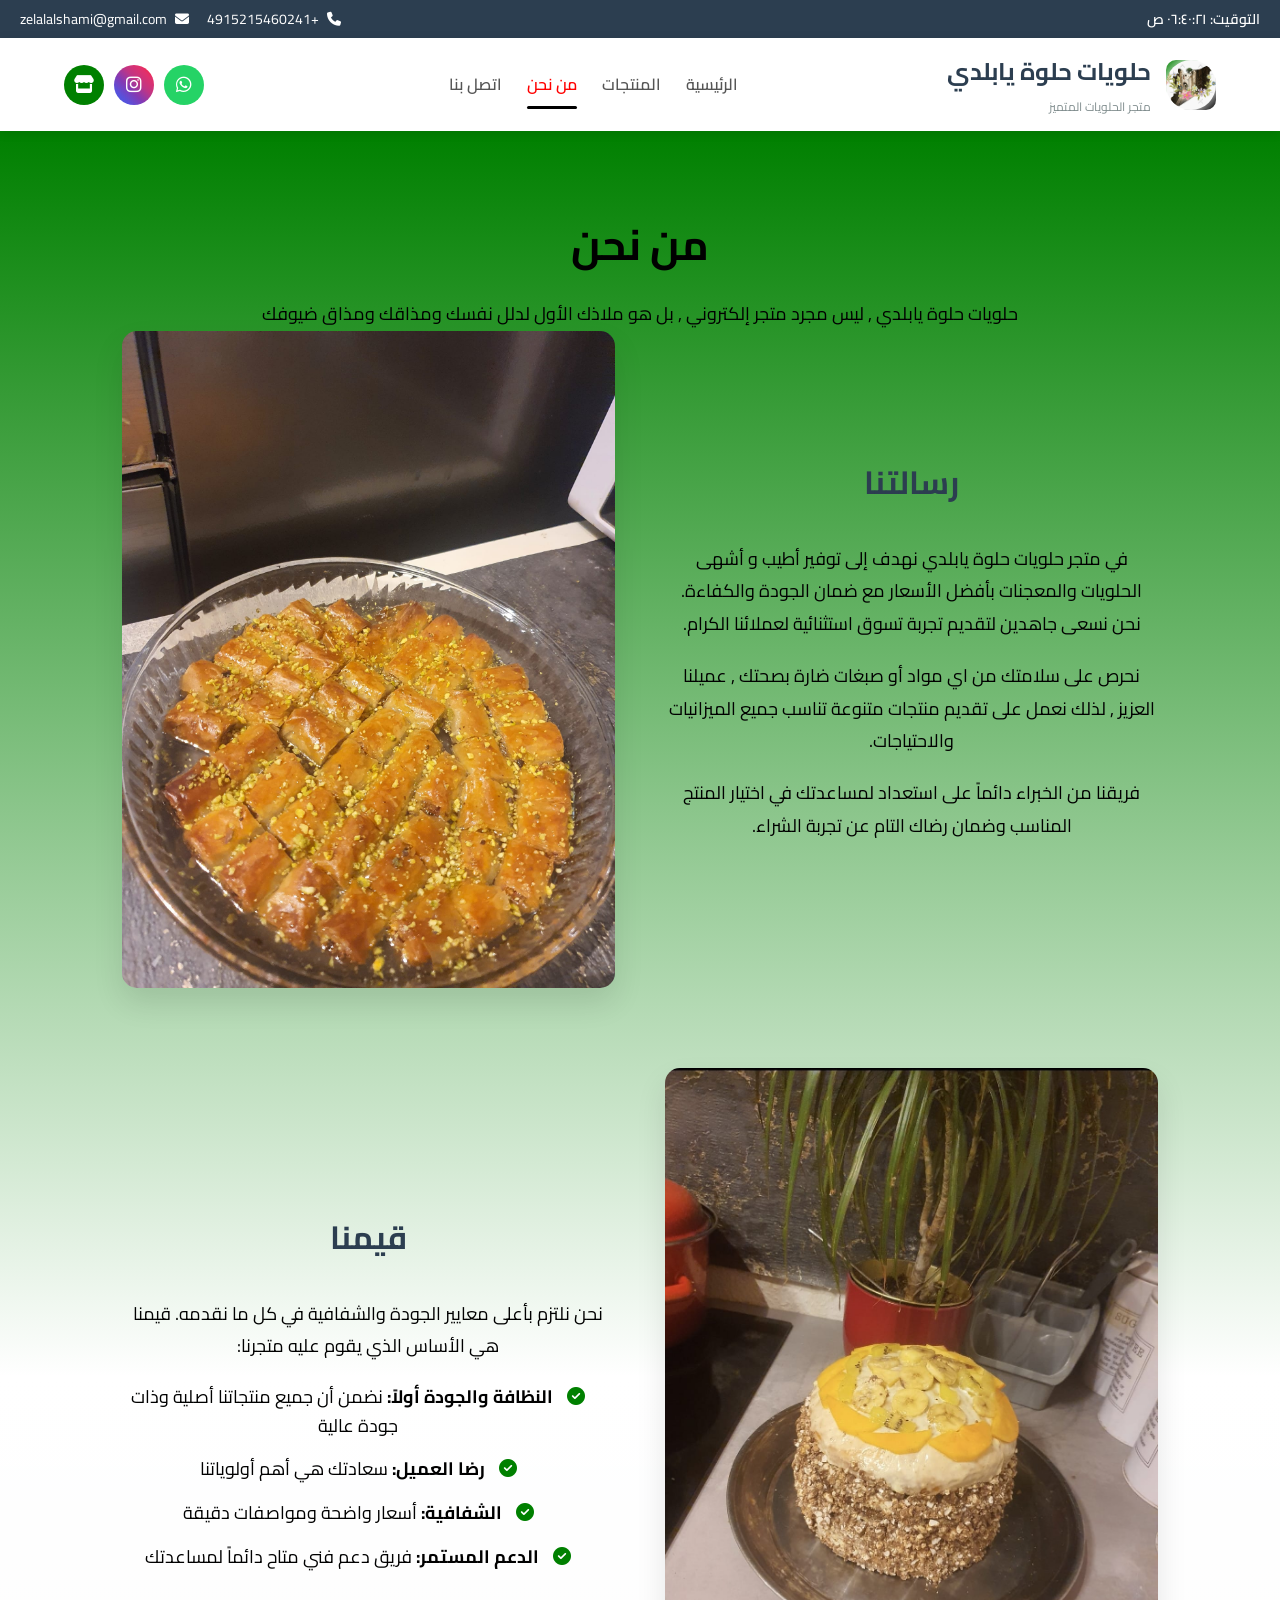
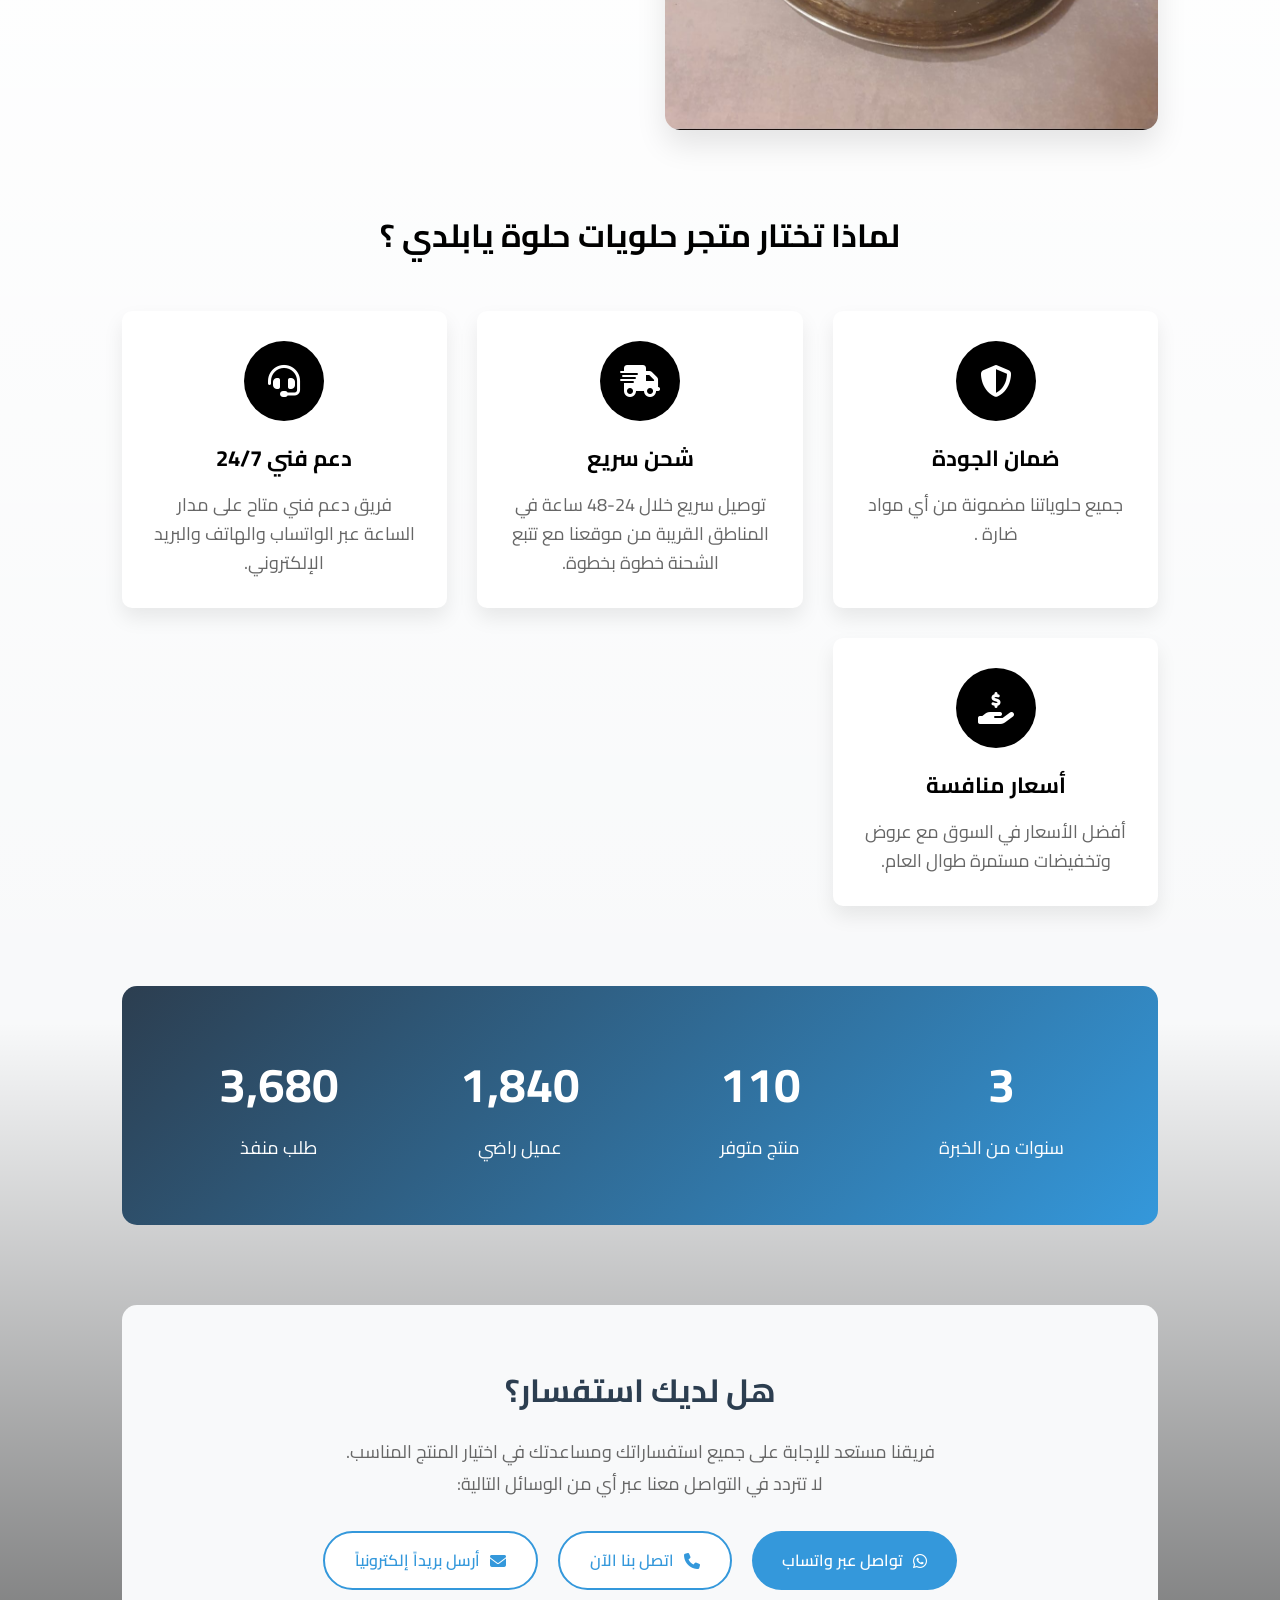
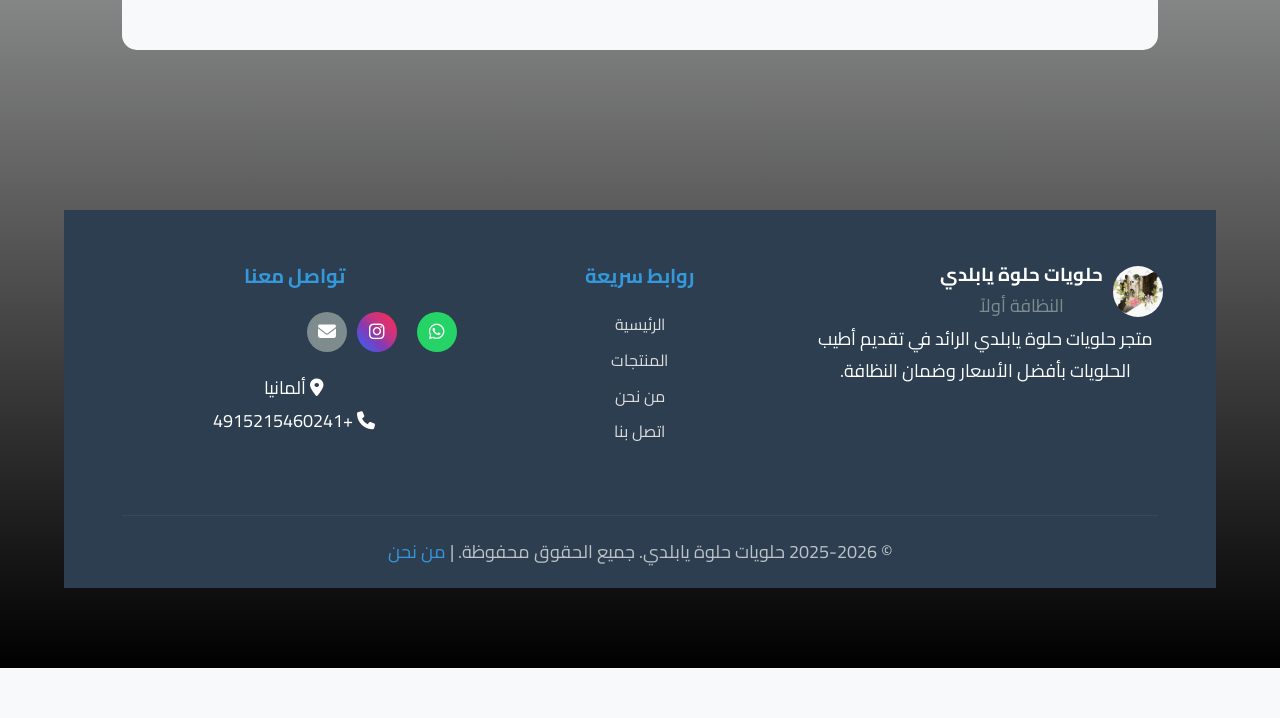
==== commit ee9e69dd: "تم تفعيل الطلب عبر انستاغرام" ====
--- a/about.html
+++ b/about.html
@@ -452,7 +452,7 @@
 
             <!-- ميزاتنا -->
             <section>
-                <h2 style="text-align: center; color: #000; margin-bottom: 50px; font-size: 32px;">لماذا تختار متجر حلويات حلوى يابلدي ؟ </h2>
+                <h2 style="text-align: center; color: #000; margin-bottom: 50px; font-size: 32px;">لماذا تختار متجر حلويات حلوة يابلدي ؟ </h2>
                 <div class="features-grid">
                     <div class="feature-card">
                         <div class="feature-icon">
--- a/style.css
+++ b/style.css
@@ -605,6 +605,181 @@
     color: #bdc3c7;
     font-size: 14px;
 }
+/* نافذة تفاصيل الطلب المنبثقة */
+.order-modal {
+    display: none;
+    position: fixed;
+    top: 0;
+    left: 0;
+    width: 100%;
+    height: 100%;
+    background-color: rgba(0, 0, 0, 0.7);
+    z-index: 9999;
+    justify-content: center;
+    align-items: center;
+}
+
+.order-modal-content {
+    background: white;
+    border-radius: 15px;
+    max-width: 500px;
+    width: 90%;
+    max-height: 80vh;
+    overflow-y: auto;
+    padding: 20px;
+    position: relative;
+    animation: modalSlideIn 0.3s ease;
+}
+
+@keyframes modalSlideIn {
+    from {
+        transform: translateY(-50px);
+        opacity: 0;
+    }
+    to {
+        transform: translateY(0);
+        opacity: 1;
+    }
+}
+
+.close-modal {
+    position: absolute;
+    top: 10px;
+    left: 15px;
+    font-size: 28px;
+    font-weight: bold;
+    cursor: pointer;
+    color: #666;
+    transition: color 0.3s;
+}
+
+.close-modal:hover {
+    color: #000;
+}
+
+.order-modal-title {
+    text-align: center;
+    color: #2c3e50;
+    margin-bottom: 20px;
+    padding-bottom: 10px;
+    border-bottom: 2px solid #eee;
+}
+
+.order-items-list {
+    margin: 20px 0;
+}
+
+.order-item-row {
+    display: flex;
+    justify-content: space-between;
+    padding: 10px 0;
+    border-bottom: 1px solid #f0f0f0;
+}
+
+.order-item-name {
+    flex: 2;
+    font-weight: 600;
+}
+
+.order-item-qty {
+    flex: 1;
+    text-align: center;
+}
+
+.order-item-price {
+    flex: 1;
+    text-align: left;
+    color: #e67e22;
+    font-weight: 600;
+}
+
+.order-total {
+    margin-top: 20px;
+    padding-top: 15px;
+    border-top: 2px solid #ddd;
+    display: flex;
+    justify-content: space-between;
+    font-size: 1.2em;
+    font-weight: bold;
+    color: #27ae60;
+}
+
+.order-modal-buttons {
+    display: flex;
+    gap: 10px;
+    margin-top: 20px;
+}
+
+.order-modal-buttons button {
+    flex: 1;
+    padding: 12px;
+    border: none;
+    border-radius: 8px;
+    cursor: pointer;
+    font-size: 16px;
+    font-weight: 600;
+    transition: transform 0.2s;
+}
+
+.order-modal-buttons button:hover {
+    transform: scale(1.02);
+}
+
+.confirm-order {
+    background-color: #e4405f;
+    color: white;
+}
+
+.cancel-order {
+    background-color: #95a5a6;
+    color: white;
+}
+/* new */
+/* إضافة أنماط لأزرار النسخ */
+.copy-order-btn {
+    background-color: #3b5998;
+    color: white;
+}
+
+.copy-order-btn:hover {
+    background-color: #2d4373;
+}
+
+.order-modal-buttons {
+    display: flex;
+    gap: 10px;
+    margin-top: 20px;
+    flex-wrap: wrap;
+}
+
+.order-modal-buttons button {
+    flex: 1;
+    padding: 12px;
+    border: none;
+    border-radius: 8px;
+    cursor: pointer;
+    font-size: 16px;
+    font-weight: 600;
+    transition: transform 0.2s;
+    min-width: 120px;
+}
+
+.copy-success {
+    background-color: #27ae60;
+    color: white;
+    padding: 10px;
+    text-align: center;
+    border-radius: 8px;
+    margin-top: 10px;
+    animation: fadeOut 2s ease;
+    font-size: 14px;
+}
+
+@keyframes fadeOut {
+    0% { opacity: 1; }
+    70% { opacity: 1; }
+    100% { opacity: 0; display: none; }
+}
 
 /* تصميم متجاوب */
 @media (max-width: 992px) {
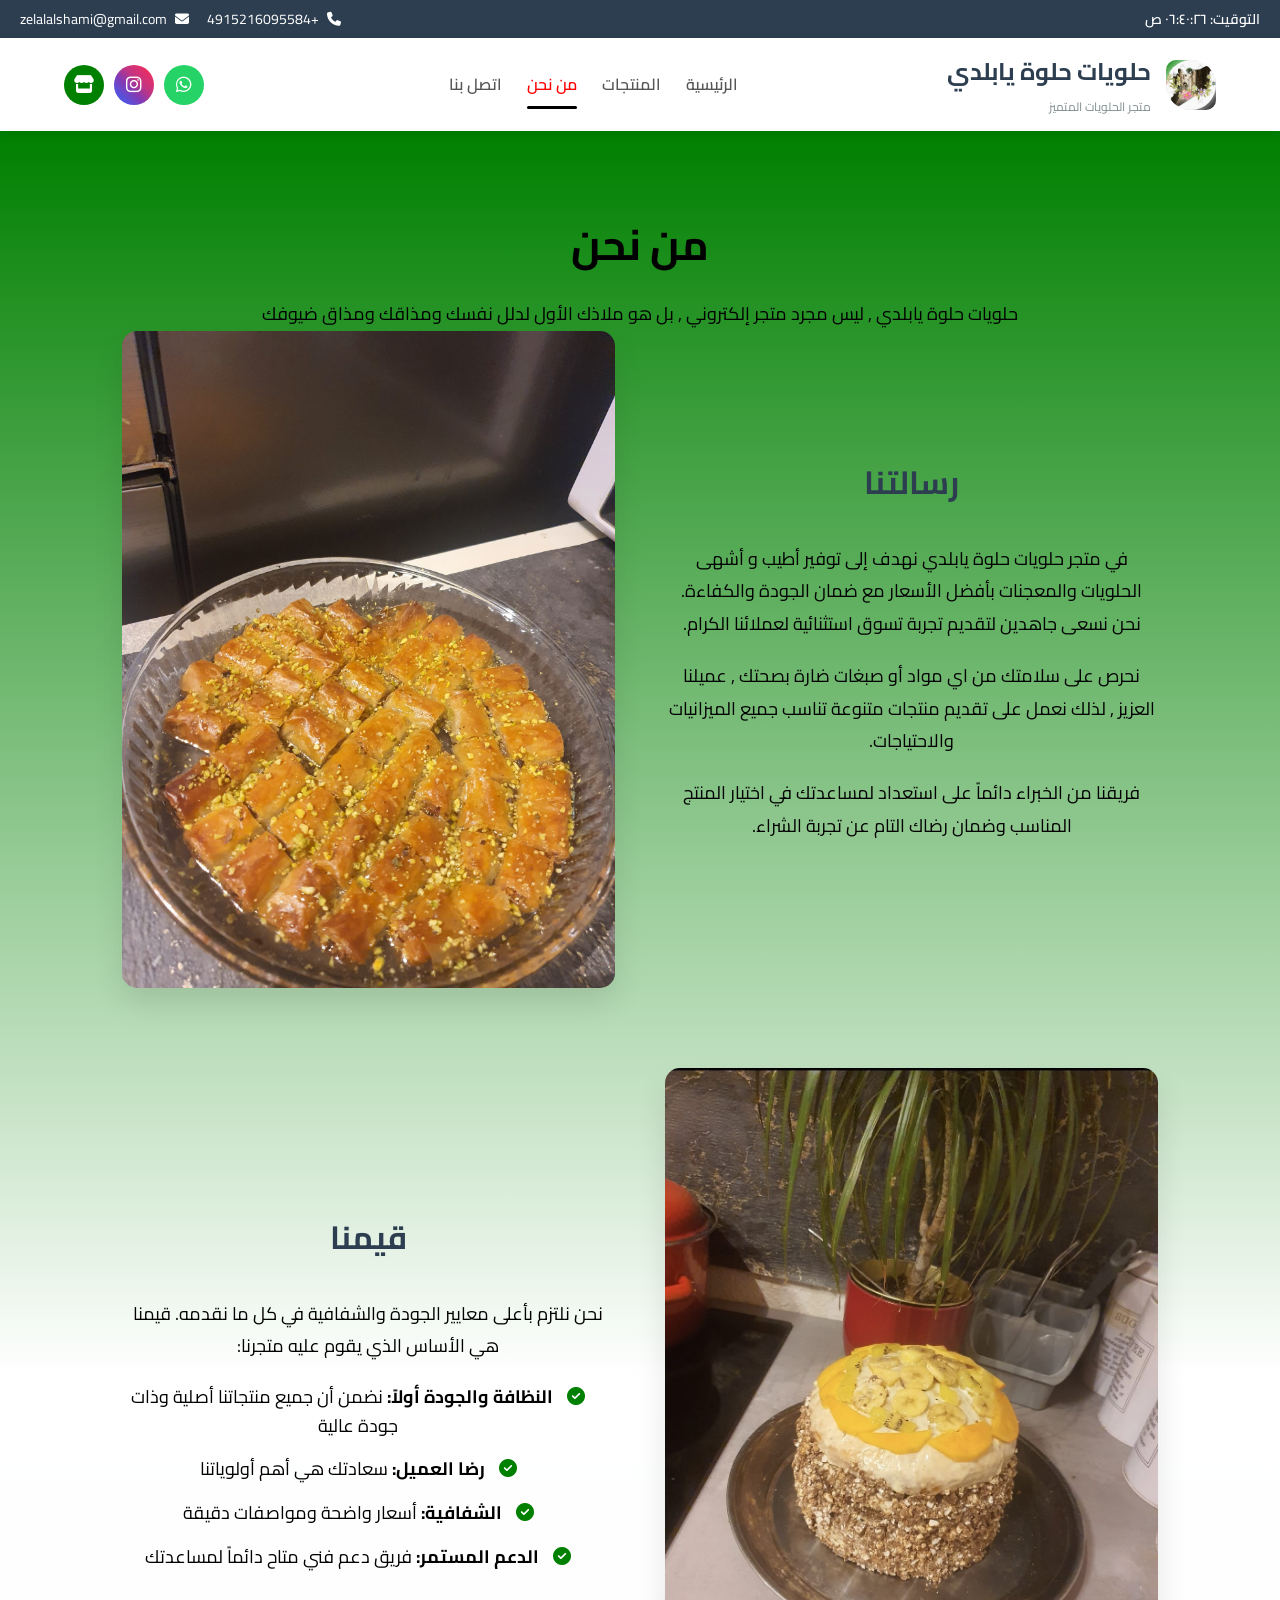
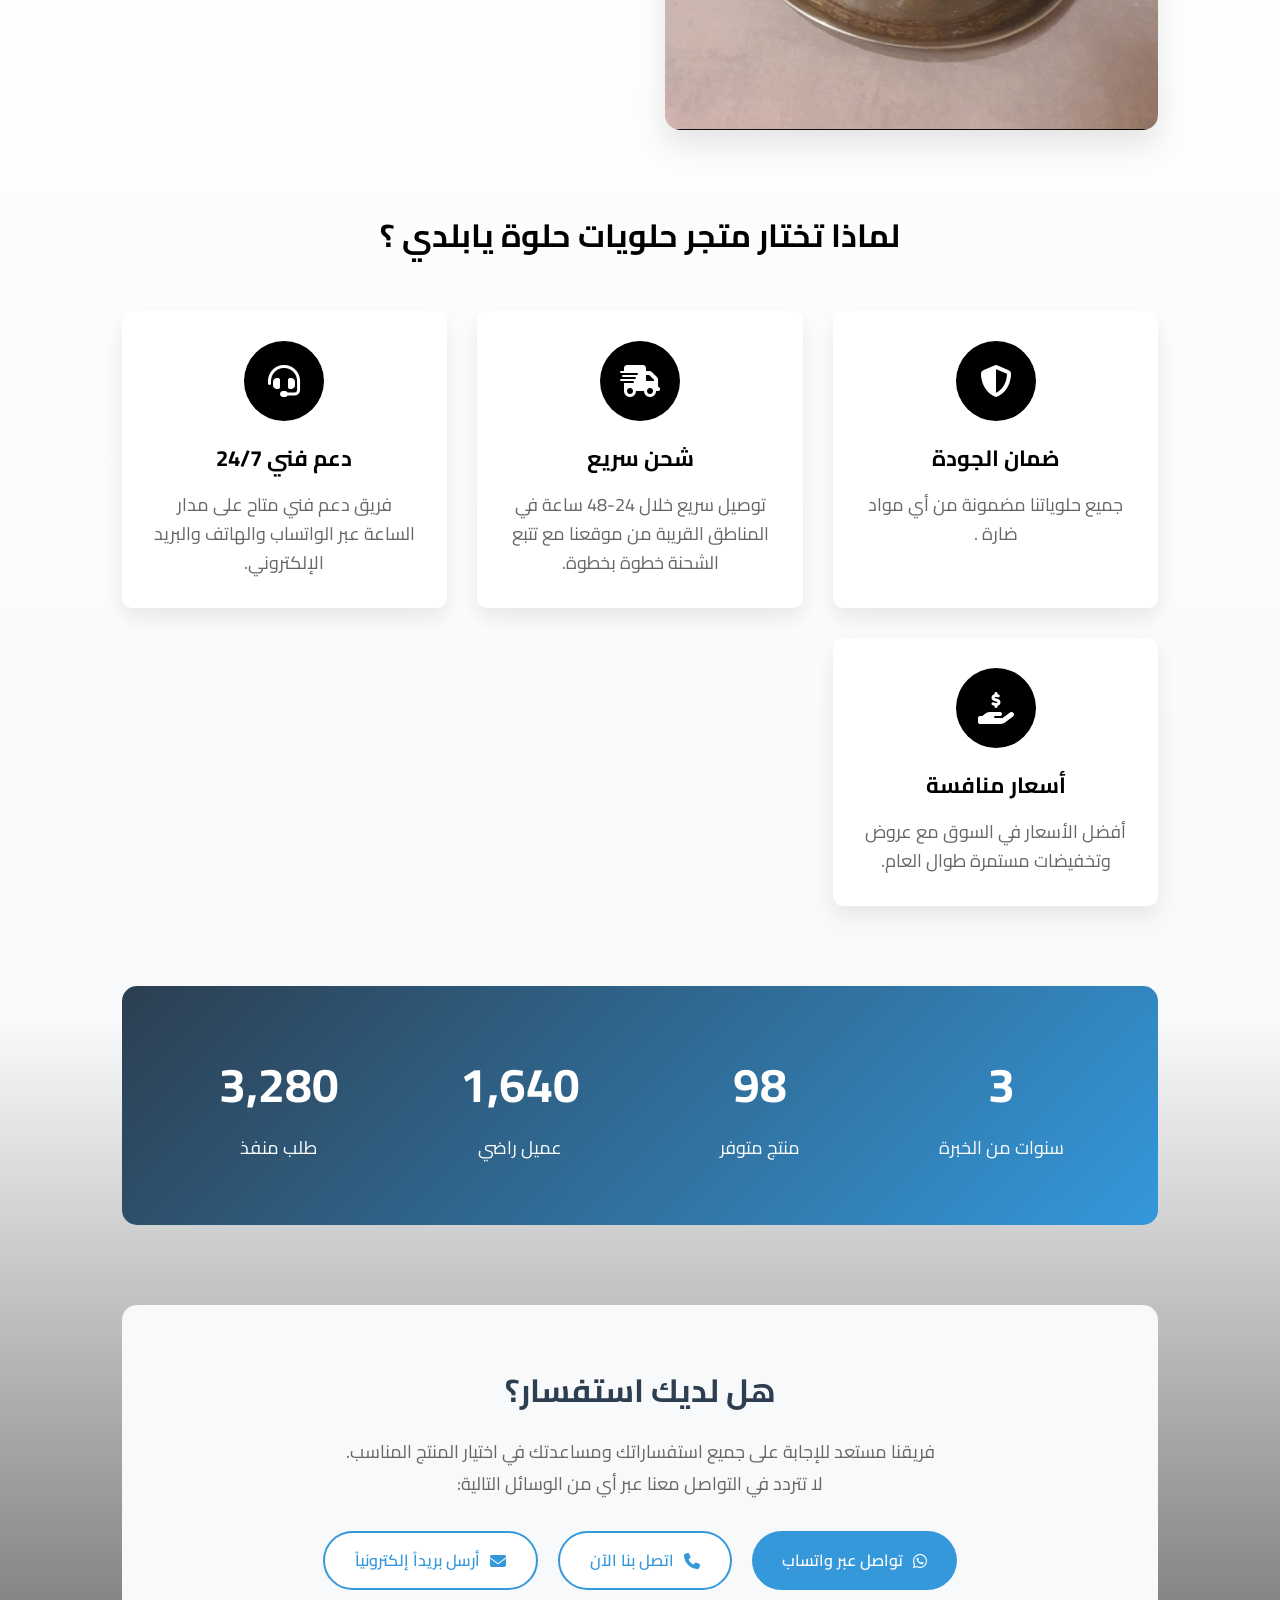
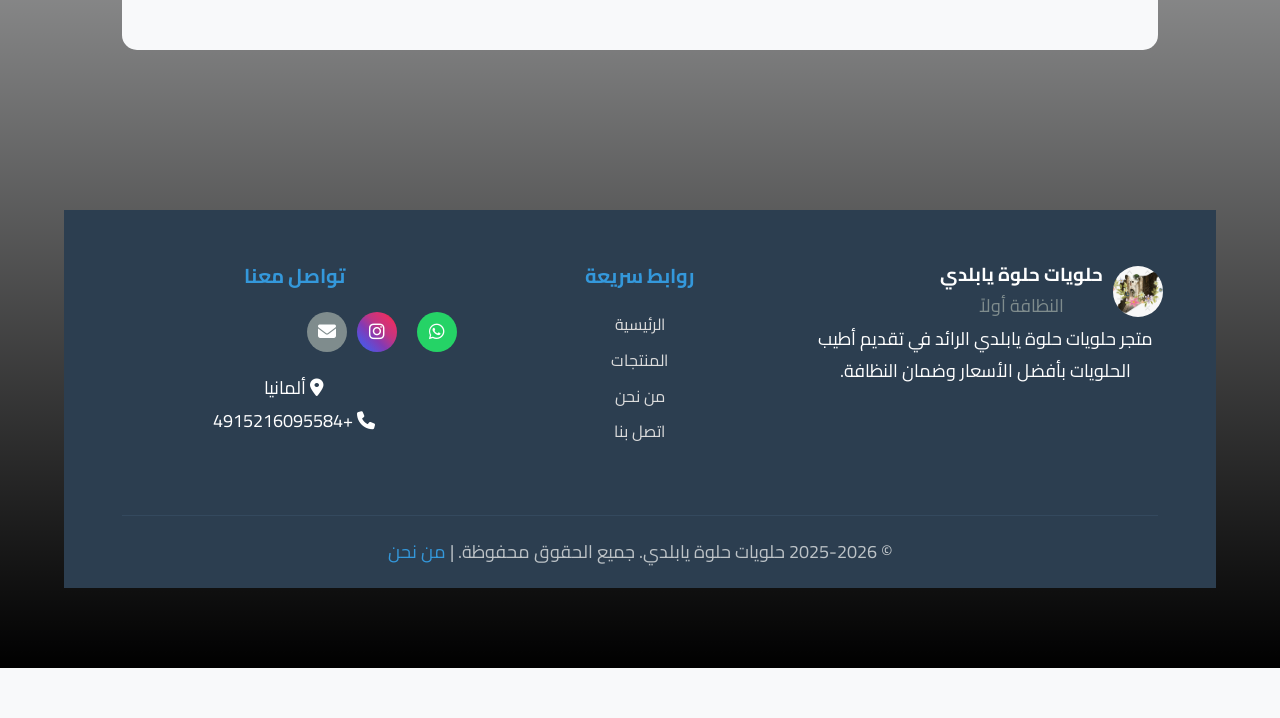
==== commit 04dda195: "تم تعديل رقم الهاتف" ====
--- a/about.html
+++ b/about.html
@@ -353,7 +353,7 @@
     <div class="top-bar">
         <div class="time-display" id="timeDisplay"></div>
         <div class="contact-info">
-            <span><i class="fas fa-phone"></i> +4915215460241</span>
+            <span><i class="fas fa-phone"></i> +4915216095584</span>
             <span><i class="fas fa-envelope"></i> zelalalshami@gmail.com</span>
         </div>
     </div>
@@ -383,7 +383,7 @@
             </ul>
             
             <div class="nav-icons">
-                <a href="https://wa.me/+4915215460241" class="whatsapp-btn" target="_blank">
+                <a href="https://wa.me/+4915216095584" class="whatsapp-btn" target="_blank">
                     <i class="fab fa-whatsapp"></i>
                 </a>
                 <a href="https://instagram.com/nourstore" class="instagram-btn" target="_blank">
@@ -554,7 +554,7 @@
                 <h2>هل لديك استفسار؟</h2>
                 <p>فريقنا مستعد للإجابة على جميع استفساراتك ومساعدتك في اختيار المنتج المناسب. لا تتردد في التواصل معنا عبر أي من الوسائل التالية:</p>
                 <div class="cta-buttons">
-                    <a href="https://wa.me/+4915215460241" class="btn-primary" target="_blank">
+                    <a href="https://wa.me/+4915216095584" class="btn-primary" target="_blank">
                         <i class="fab fa-whatsapp"></i> تواصل عبر واتساب
                     </a>
                     <a href="tel:+4915215460241" class="btn-secondary">
@@ -599,7 +599,7 @@
             <div class="footer-section">
                 <h4>تواصل معنا</h4>
                 <div class="social-icons">
-                    <a href="https://wa.me/+4915215460241" class="whatsapp-btn" target="_blank">
+                    <a href="https://wa.me/+4915216095584" class="whatsapp-btn" target="_blank">
                         <i class="fab fa-whatsapp"></i>
                     </a>
                     <a href="https://instagram.com/nourstore" class="instagram-btn" target="_blank">
@@ -613,7 +613,7 @@
                     </a>
                 </div>
                 <p><i class="fas fa-map-marker-alt"></i> ألمانيا</p>
-                <p><i class="fas fa-phone"></i> +4915215460241</p>
+                <p><i class="fas fa-phone"></i> +4915216095584</p>
             </div>
         </div>
         
